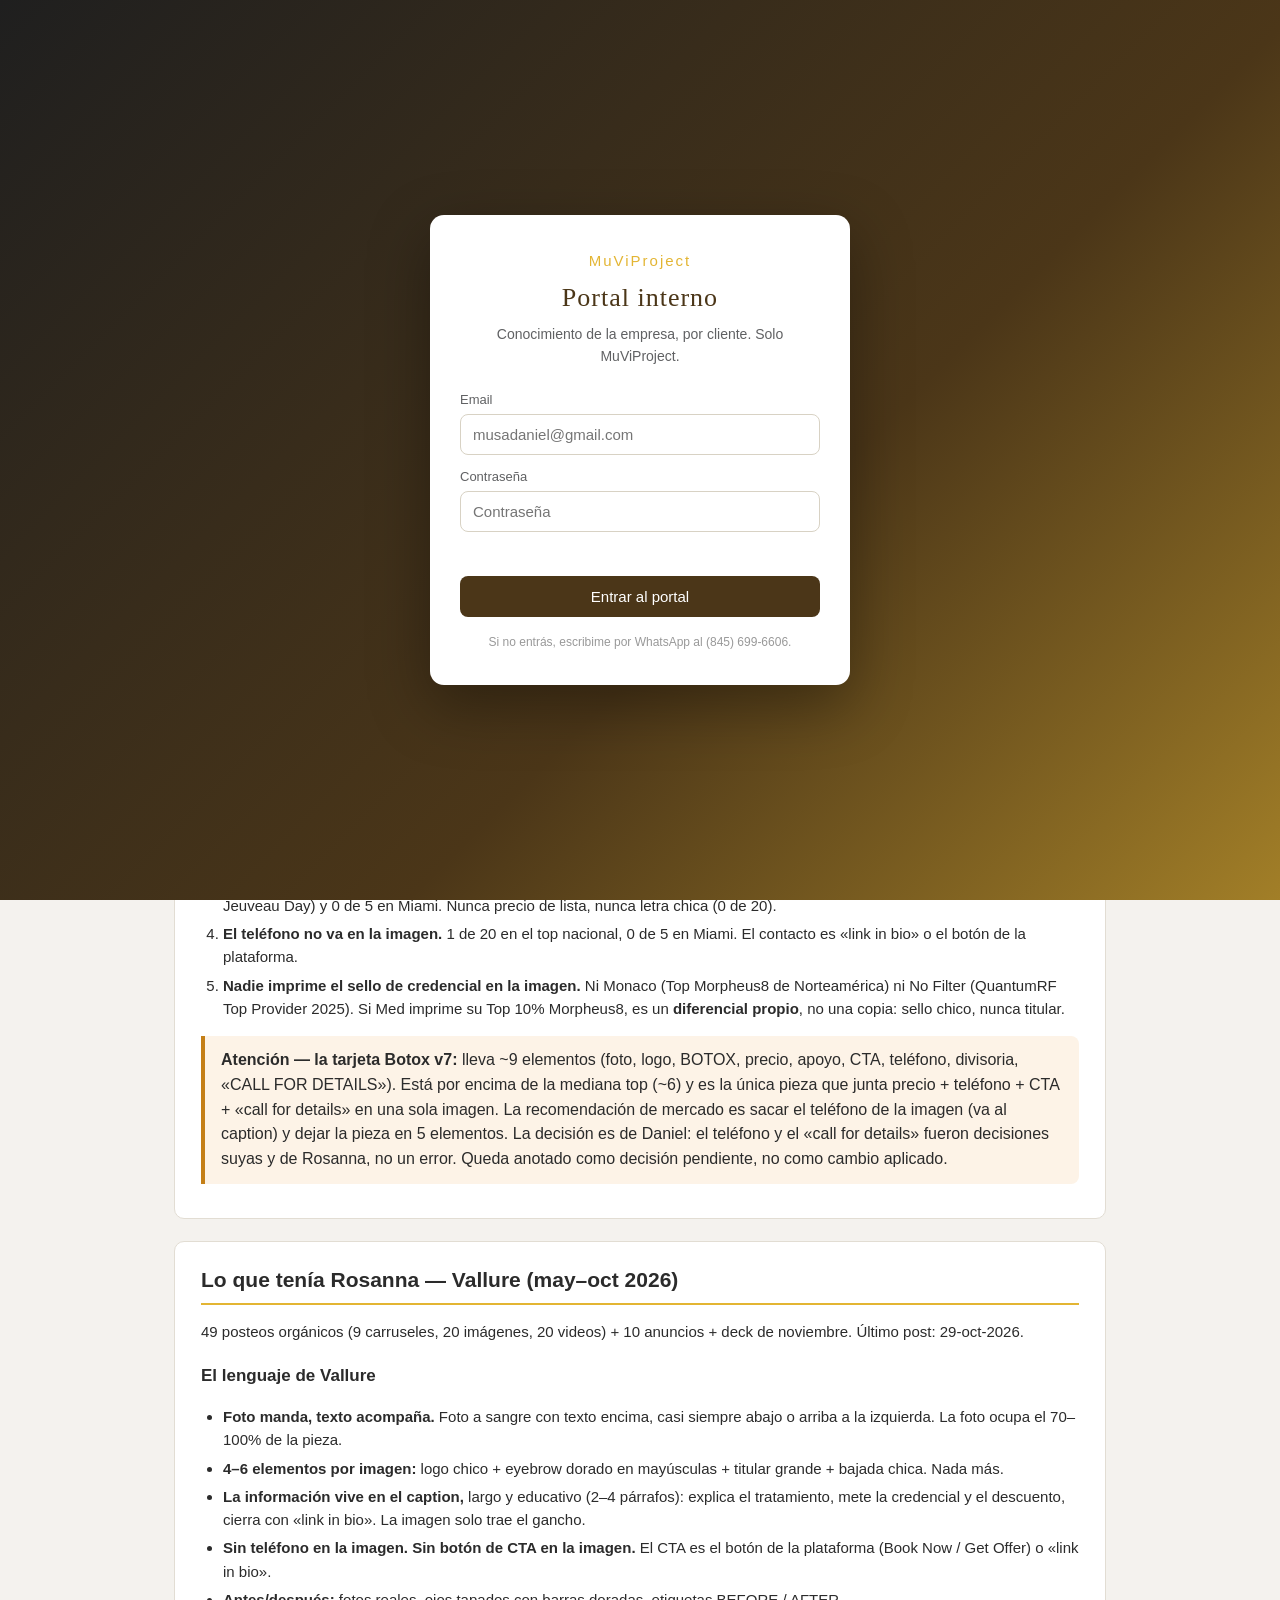
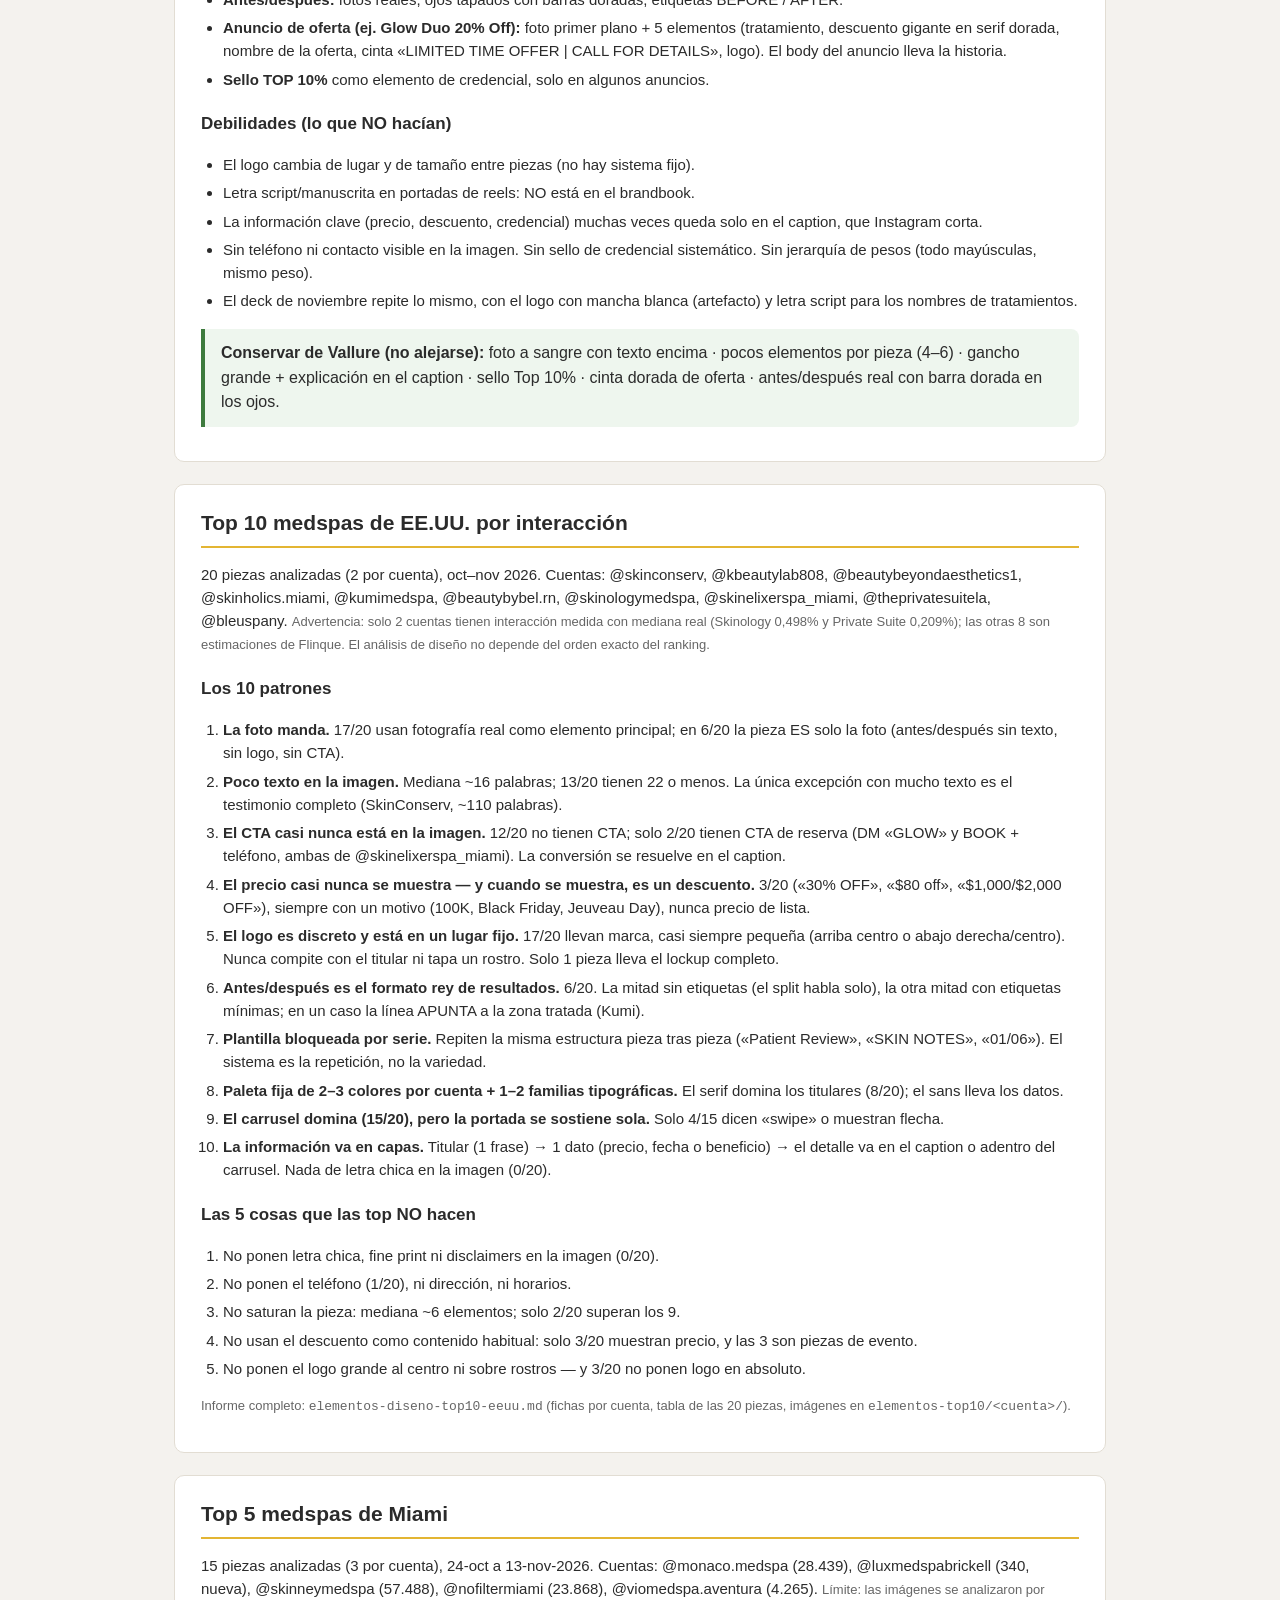
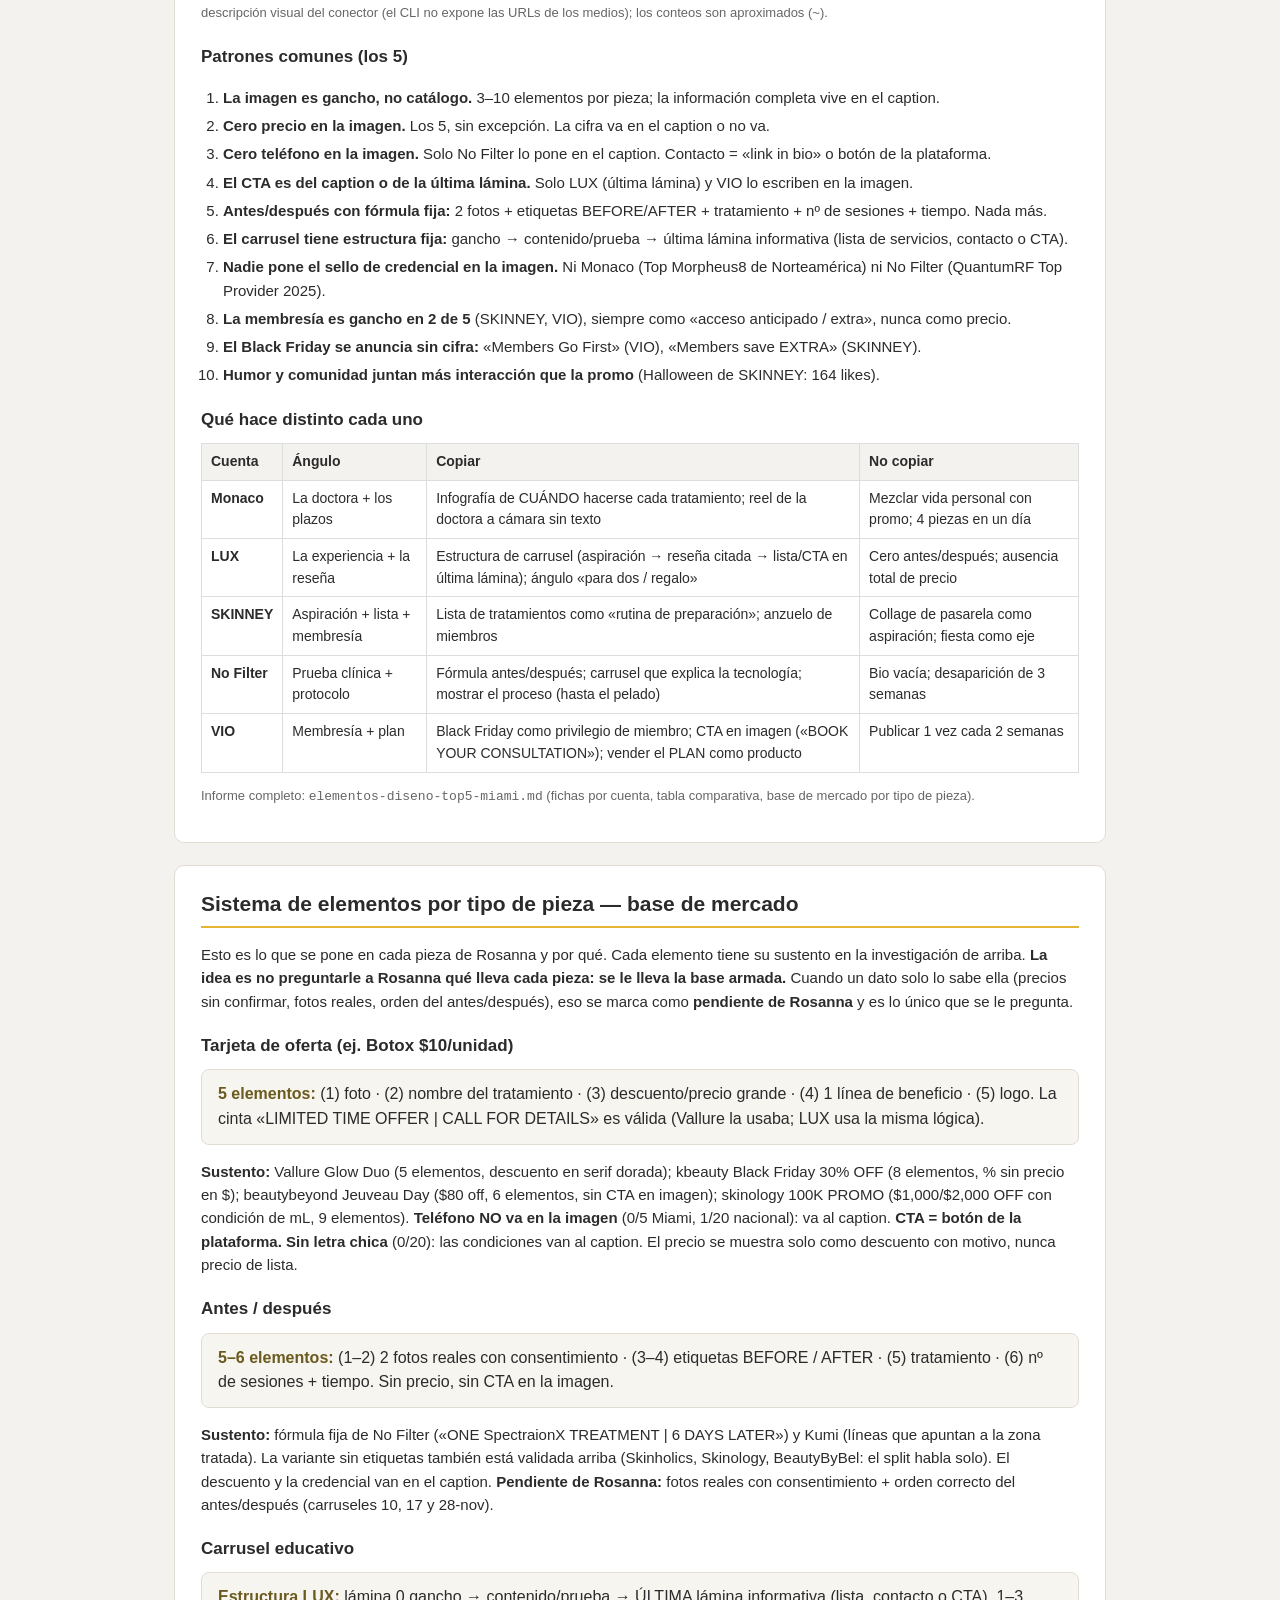
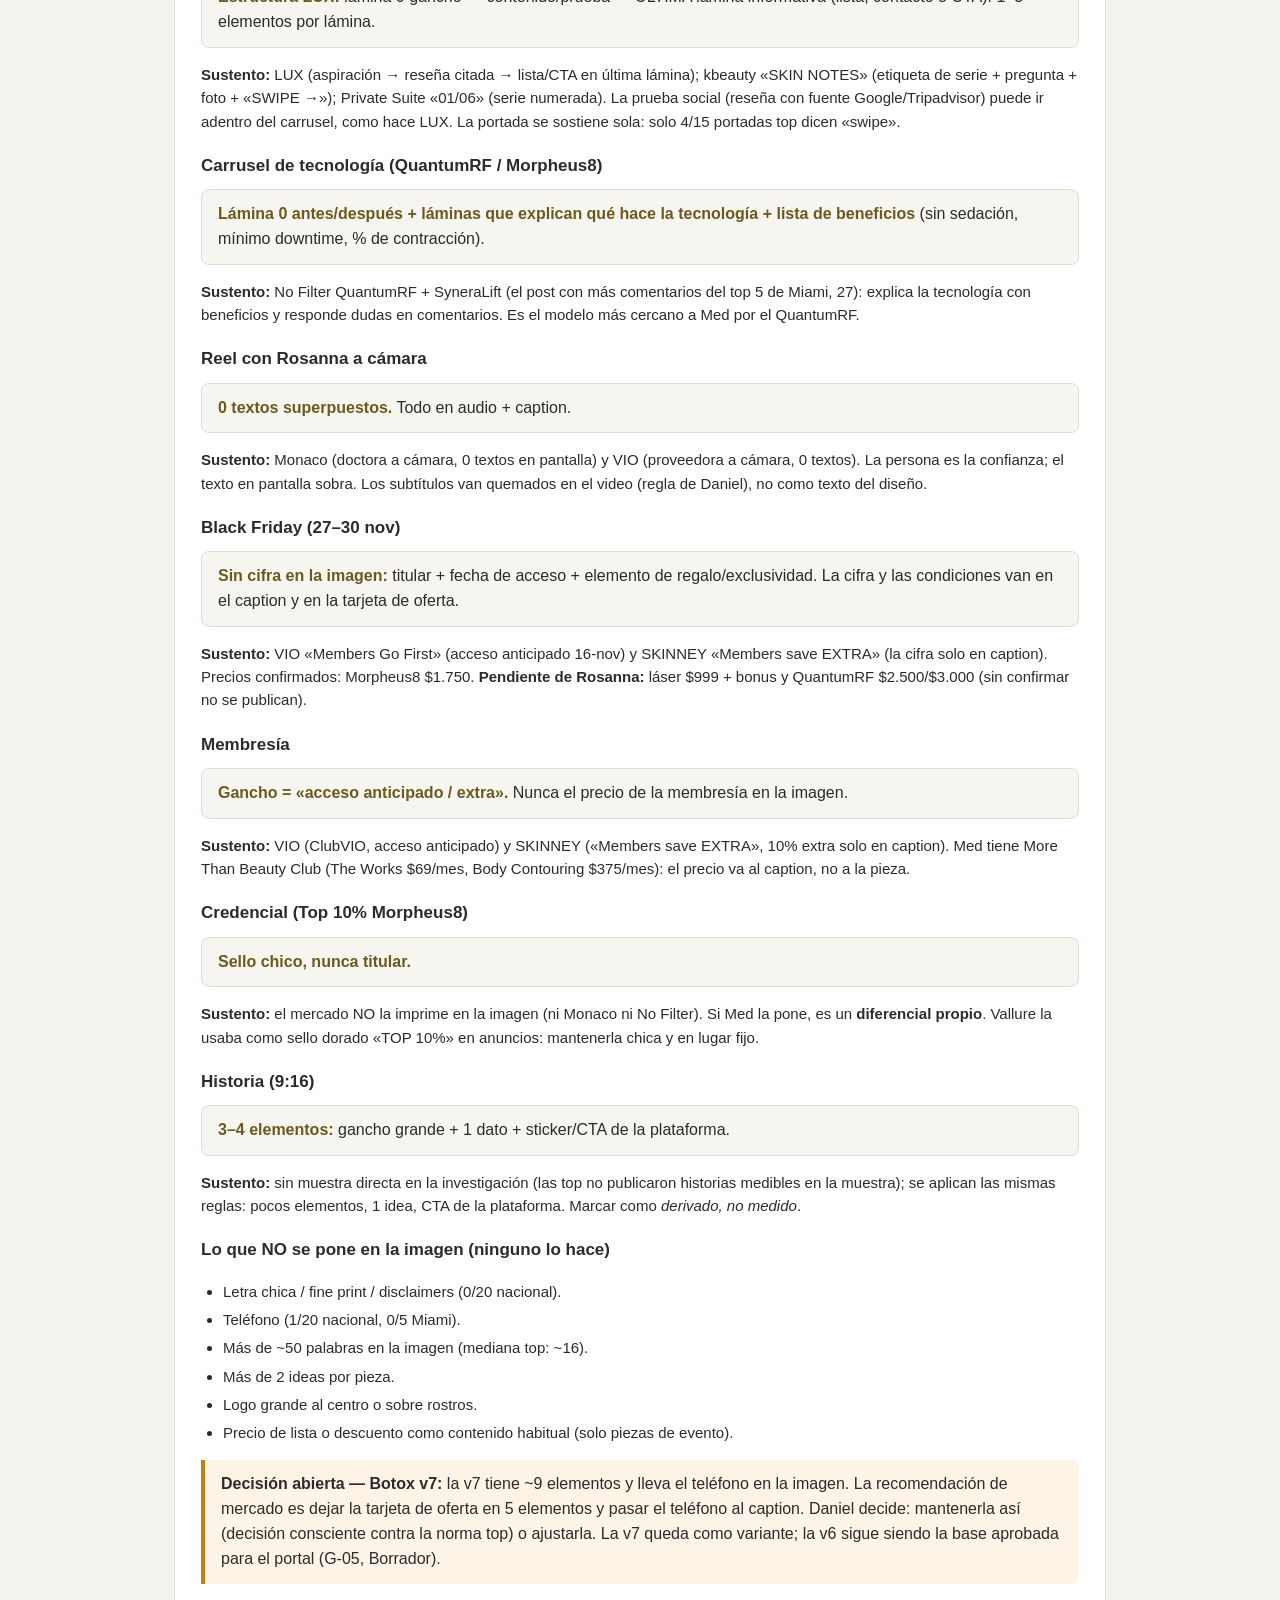
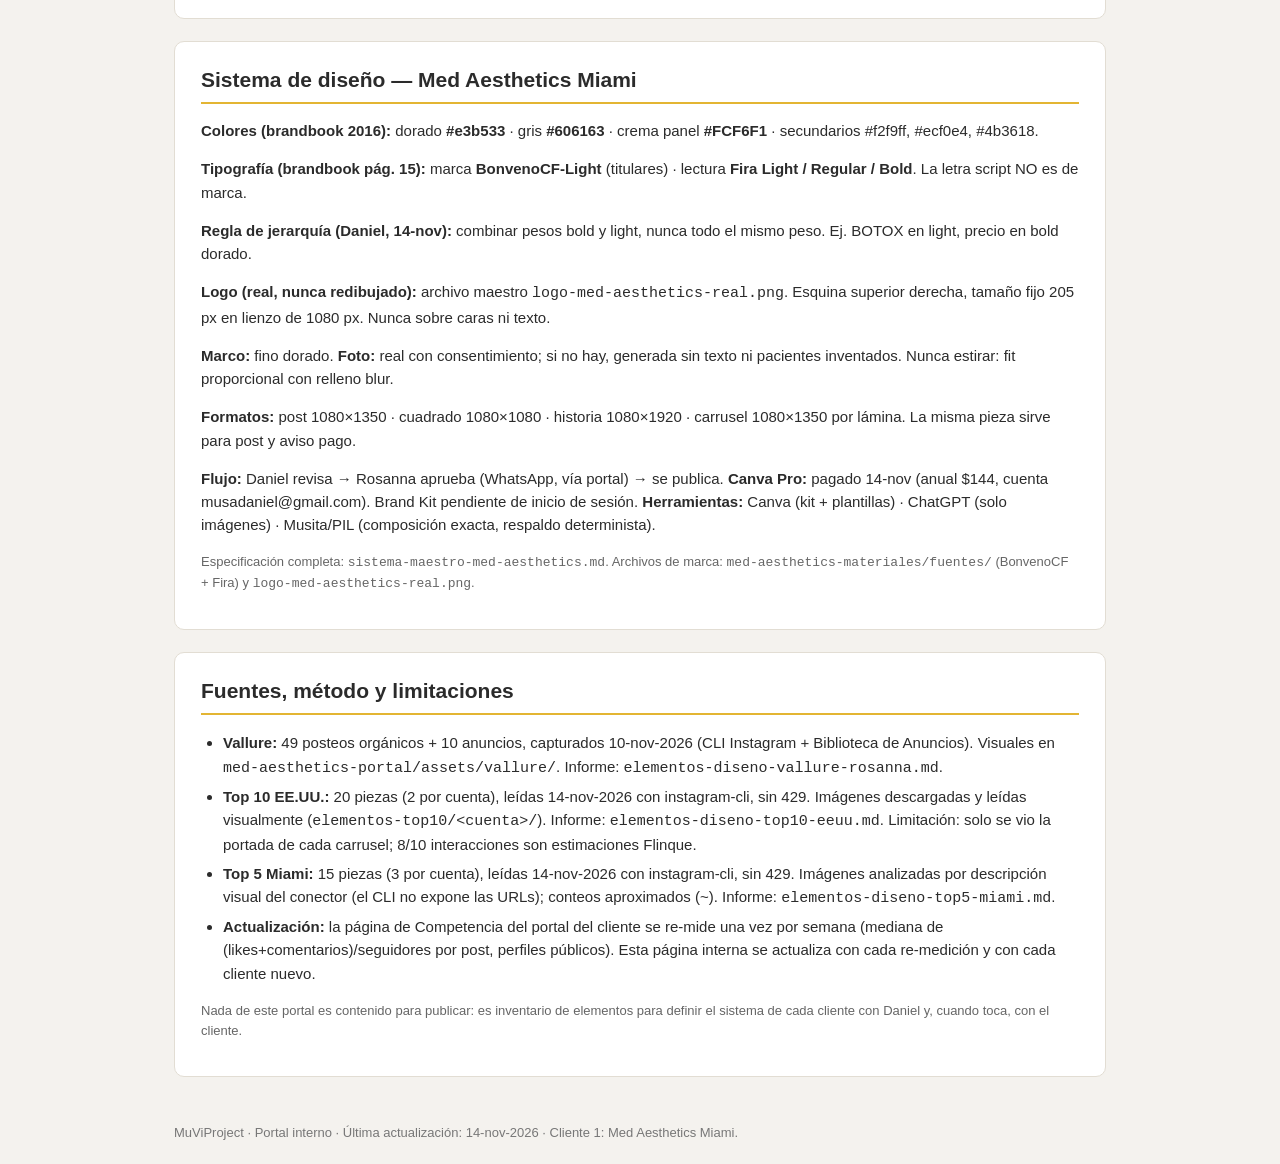
==== index.html @ 3f21e354 "Portal interno v1: investigación Med Aesthetics + sistema de elementos, con cortina de acceso" ====
<!DOCTYPE html>
<html lang="es">
<head>
<meta charset="UTF-8">
<meta name="viewport" content="width=device-width, initial-scale=1.0">
<title>MuViProject · Portal Interno — Conocimiento por cliente</title>
<style>
  * { box-sizing: border-box; }
  body { font-family: -apple-system, "Segoe UI", Roboto, Helvetica, Arial, sans-serif; margin: 0; background: #f4f2ee; color: #2b2b2b; line-height: 1.55; }
  header { background: #1f1f1f; color: #fff; padding: 28px 24px 22px; }
  header h1 { margin: 0 0 4px; font-size: 26px; letter-spacing: .3px; }
  header p { margin: 0; color: #cfc9bd; font-size: 15px; }
  .gold { color: #e3b533; }
  .banner { background: #8a1f1f; color: #fff; padding: 10px 24px; font-size: 14px; font-weight: 600; }
  .banner span { font-weight: 400; opacity: .9; }
  nav { background: #fff; border-bottom: 1px solid #ddd; padding: 10px 24px; position: sticky; top: 0; z-index: 10; }
  nav a { margin-right: 18px; color: #6b5a1e; text-decoration: none; font-weight: 600; font-size: 14px; }
  nav a:hover { text-decoration: underline; }
  main { max-width: 980px; margin: 0 auto; padding: 24px; }
  section { background: #fff; border: 1px solid #e2ddd3; border-radius: 10px; padding: 22px 26px; margin-bottom: 22px; }
  h2 { margin: 0 0 10px; font-size: 21px; border-bottom: 2px solid #e3b533; padding-bottom: 6px; }
  h3 { margin: 20px 0 6px; font-size: 17px; }
  h4 { margin: 14px 0 4px; font-size: 15px; }
  p, li { font-size: 15px; }
  ul, ol { padding-left: 22px; }
  li { margin-bottom: 5px; }
  .card { background: #faf7f1; border-left: 4px solid #e3b533; padding: 12px 16px; margin: 12px 0; border-radius: 0 8px 8px 0; }
  .warn { background: #fdf3e7; border-left: 4px solid #c47f17; padding: 12px 16px; margin: 12px 0; border-radius: 0 8px 8px 0; }
  .good { background: #eef6ee; border-left: 4px solid #3d7a3d; padding: 12px 16px; margin: 12px 0; border-radius: 0 8px 8px 0; }
  table { width: 100%; border-collapse: collapse; font-size: 14px; margin: 10px 0; }
  th, td { border: 1px solid #ddd; padding: 7px 9px; text-align: left; vertical-align: top; }
  th { background: #f4f2ee; }
  .tag { display: inline-block; background: #606163; color: #fff; font-size: 12px; padding: 2px 8px; border-radius: 20px; margin-right: 6px; }
  .tag.gold { background: #e3b533; color: #3a2c05; }
  .small { font-size: 13px; color: #666; }
  .elements { background: #f7f5f0; border: 1px solid #e2ddd3; border-radius: 8px; padding: 12px 16px; margin: 10px 0; }
  .elements b { color: #6b5a1e; }
  footer { max-width: 980px; margin: 0 auto; padding: 0 24px 30px; color: #777; font-size: 13px; }
  .toc a { display: block; padding: 3px 0; color: #6b5a1e; text-decoration: none; font-size: 15px; }
  .toc a:hover { text-decoration: underline; }
</style>

<style>
#gate{position:fixed;inset:0;z-index:100;display:flex;align-items:center;justify-content:center;background:linear-gradient(135deg,#1f1f1f 0%,#4b3618 60%,#e3b533 130%);padding:20px}
#gate.hidden{display:none}
.gate-card{background:#fff;border-radius:14px;max-width:420px;width:100%;padding:34px 30px;box-shadow:0 20px 60px rgba(0,0,0,.35);text-align:center}
.gate-card h1{font-family:Georgia,serif;color:#4b3618;font-size:26px;font-weight:400;letter-spacing:1px;margin:6px 0}
.gate-card .sub{color:#606163;font-size:14px;margin:6px 0 22px}
.gate-card label{display:block;text-align:left;font-size:13px;color:#606163;margin:12px 0 4px}
.gate-card input{width:100%;padding:11px 12px;border:1px solid #d8d2c4;border-radius:8px;font-size:15px}
.gate-card input:focus{outline:2px solid #e3b533}
.gate-card button{width:100%;margin-top:16px;padding:12px;background:#4b3618;color:#fff;border:0;border-radius:8px;font-size:15px;cursor:pointer}
.gate-card button:hover{background:#606163}
#gate-err{color:#b3261e;font-size:13px;min-height:18px;margin-top:10px}
.gate-note{font-size:12px;color:#999;margin-top:16px}
</style>
</head>
<body>
<!-- ============================================================
     ACCESO (cortina visual, no seguridad real: sitio estático,
     cualquiera que lea el código puede ver la clave).
     Clave: MuViProject2026. Email: musadaniel@gmail.com o @muviproject.com
     ============================================================ -->
<script>
var PORTAL_PASSWORD = "MuViProject2026";
</script>
<div id="gate">
  <div class="gate-card">
    <div style="color:#e3b533;font-size:15px;letter-spacing:2px">MuViProject</div>
    <h1>Portal interno</h1>
    <div class="sub">Conocimiento de la empresa, por cliente. Solo MuViProject.</div>
    <form id="gate-form">
      <label for="gate-email">Email</label>
      <input id="gate-email" type="email" placeholder="musadaniel@gmail.com" autocomplete="username" required>
      <label for="gate-pass">Contraseña</label>
      <input id="gate-pass" type="password" placeholder="Contraseña" autocomplete="current-password" required>
      <div id="gate-err"></div>
      <button type="submit">Entrar al portal</button>
    </form>
    <div class="gate-note">Si no entrás, escribime por WhatsApp al (845) 699-6606.</div>
  </div>
</div>
<script>
(function(){
  var gate = document.getElementById('gate');
  try { if (sessionStorage.getItem('muviproject_interno_auth') === '1') { gate.classList.add('hidden'); } } catch(e){}
  document.getElementById('gate-form').addEventListener('submit', function(ev){
    ev.preventDefault();
    var email = document.getElementById('gate-email').value.trim().toLowerCase();
    var pass = document.getElementById('gate-pass').value;
    var err = document.getElementById('gate-err');
    var okEmail = (email === 'musadaniel@gmail.com') || (email.slice(-14) === '@muviproject.com');
    if (!okEmail) {
      err.textContent = 'Usá tu email de MuViProject (musadaniel@gmail.com o @muviproject.com).';
      return;
    }
    if (pass !== PORTAL_PASSWORD) {
      err.textContent = 'Contraseña incorrecta. Revisala e intentá de nuevo.';
      return;
    }
    try { sessionStorage.setItem('muviproject_interno_auth', '1'); } catch(e){}
    gate.classList.add('hidden');
    window.scrollTo(0, 0);
  });
})();
</script>

<header>
  <h1>MuViProject <span class="gold">·</span> Portal Interno</h1>
  <p>Conocimiento de la empresa, por cliente. Investigación de mercado, sistemas de diseño y decisiones con sustento.</p>
</header>
<div class="banner">INTERNO — Solo MuViProject. <span>Lo de inspiración y competencia NO va al portal del cliente. Al cliente va solo el análisis y las piezas aprobadas.</span></div>
<nav>
  <a href="#resumen">Resumen</a>
  <a href="#rosanna">Lo que tenía Rosanna</a>
  <a href="#top10">Top 10 EE.UU.</a>
  <a href="#miami">Top 5 Miami</a>
  <a href="#sistema">Sistema de elementos</a>
  <a href="#marca">Marca Med</a>
  <a href="#fuentes">Fuentes</a>
</nav>
<main>

<section id="clientes">
  <h2>Clientes</h2>
  <div class="card">
    <h3 style="margin-top:0">Med Aesthetics Miami <span class="tag gold">Activo</span> <span class="tag">desde 8-nov-2026</span></h3>
    <p><b>Dueña:</b> Rosanna Bermejo (MSN, APRN). <b>Paquete:</b> $1.500/mes. 1 jornada de filmación/mes, posteo diario, 3 videos/semana. <b>Redes:</b> TikTok, Instagram, Facebook, YouTube Shorts. <b>Anuncios:</b> Meta, tope ~$1.000/mes (CBO $33/día). <b>Portal del cliente:</b> <a href="https://muviproject.github.io/medaesthetics-portal/">medaesthetics-portal</a> (contraseña: MedAesthetics2026). <b>Regla de oro:</b> nada se publica sin la aprobación de Rosanna; Daniel revisa todo antes.</p>
    <p class="small">Ficha completa y estado al día en el hub interno (<code>med-aesthetics-hub.md</code>). Este portal es el conocimiento, no la operación diaria.</p>
  </div>
  <p class="small">Próximos clientes se agregan acá con su propia sección, con la misma estructura: investigación → sistema de elementos → marca → decisiones.</p>
</section>

<section id="resumen">
  <h2>Resumen ejecutivo — lo que aprendimos</h2>
  <p>Investigación del 14-nov-2026: 49 posteos orgánicos + 10 anuncios de Vallure (may–oct 2026), 20 piezas del top 10 nacional por interacción y 15 piezas del top 5 de Miami. Tres fuentes, una misma conclusión.</p>
  <ol>
    <li><b>La pieza vende, el caption convierte.</b> La imagen lleva UNA idea (gancho + 1 dato). La información completa — precio exacto, teléfono, condiciones, credencial — vive en el caption o en el botón de la plataforma. 12 de 20 piezas top no tienen ningún CTA en la imagen.</li>
    <li><b>Pocos elementos: mediana ~6 por pieza.</b> Rango top: 1–16. Solo 2 de 20 superan los 9. Más de 2 ideas por pieza no se ve arriba.</li>
    <li><b>El precio casi nunca está en la imagen.</b> 3 de 20 en el top nacional (siempre descuento con motivo: 100K, Black Friday, Jeuveau Day) y 0 de 5 en Miami. Nunca precio de lista, nunca letra chica (0 de 20).</li>
    <li><b>El teléfono no va en la imagen.</b> 1 de 20 en el top nacional, 0 de 5 en Miami. El contacto es «link in bio» o el botón de la plataforma.</li>
    <li><b>Nadie imprime el sello de credencial en la imagen.</b> Ni Monaco (Top Morpheus8 de Norteamérica) ni No Filter (QuantumRF Top Provider 2025). Si Med imprime su Top 10% Morpheus8, es un <b>diferencial propio</b>, no una copia: sello chico, nunca titular.</li>
  </ol>
  <div class="warn"><b>Atención — la tarjeta Botox v7:</b> lleva ~9 elementos (foto, logo, BOTOX, precio, apoyo, CTA, teléfono, divisoria, «CALL FOR DETAILS»). Está por encima de la mediana top (~6) y es la única pieza que junta precio + teléfono + CTA + «call for details» en una sola imagen. La recomendación de mercado es sacar el teléfono de la imagen (va al caption) y dejar la pieza en 5 elementos. La decisión es de Daniel: el teléfono y el «call for details» fueron decisiones suyas y de Rosanna, no un error. Queda anotado como decisión pendiente, no como cambio aplicado.</div>
</section>

<section id="rosanna">
  <h2>Lo que tenía Rosanna — Vallure (may–oct 2026)</h2>
  <p>49 posteos orgánicos (9 carruseles, 20 imágenes, 20 videos) + 10 anuncios + deck de noviembre. Último post: 29-oct-2026.</p>
  <h3>El lenguaje de Vallure</h3>
  <ul>
    <li><b>Foto manda, texto acompaña.</b> Foto a sangre con texto encima, casi siempre abajo o arriba a la izquierda. La foto ocupa el 70–100% de la pieza.</li>
    <li><b>4–6 elementos por imagen:</b> logo chico + eyebrow dorado en mayúsculas + titular grande + bajada chica. Nada más.</li>
    <li><b>La información vive en el caption,</b> largo y educativo (2–4 párrafos): explica el tratamiento, mete la credencial y el descuento, cierra con «link in bio». La imagen solo trae el gancho.</li>
    <li><b>Sin teléfono en la imagen. Sin botón de CTA en la imagen.</b> El CTA es el botón de la plataforma (Book Now / Get Offer) o «link in bio».</li>
    <li><b>Antes/después:</b> fotos reales, ojos tapados con barras doradas, etiquetas BEFORE / AFTER.</li>
    <li><b>Anuncio de oferta (ej. Glow Duo 20% Off):</b> foto primer plano + 5 elementos (tratamiento, descuento gigante en serif dorada, nombre de la oferta, cinta «LIMITED TIME OFFER | CALL FOR DETAILS», logo). El body del anuncio lleva la historia.</li>
    <li><b>Sello TOP 10%</b> como elemento de credencial, solo en algunos anuncios.</li>
  </ul>
  <h3>Debilidades (lo que NO hacían)</h3>
  <ul>
    <li>El logo cambia de lugar y de tamaño entre piezas (no hay sistema fijo).</li>
    <li>Letra script/manuscrita en portadas de reels: NO está en el brandbook.</li>
    <li>La información clave (precio, descuento, credencial) muchas veces queda solo en el caption, que Instagram corta.</li>
    <li>Sin teléfono ni contacto visible en la imagen. Sin sello de credencial sistemático. Sin jerarquía de pesos (todo mayúsculas, mismo peso).</li>
    <li>El deck de noviembre repite lo mismo, con el logo con mancha blanca (artefacto) y letra script para los nombres de tratamientos.</li>
  </ul>
  <div class="good"><b>Conservar de Vallure (no alejarse):</b> foto a sangre con texto encima · pocos elementos por pieza (4–6) · gancho grande + explicación en el caption · sello Top 10% · cinta dorada de oferta · antes/después real con barra dorada en los ojos.</div>
</section>

<section id="top10">
  <h2>Top 10 medspas de EE.UU. por interacción</h2>
  <p>20 piezas analizadas (2 por cuenta), oct–nov 2026. Cuentas: @skinconserv, @kbeautylab808, @beautybeyondaesthetics1, @skinholics.miami, @kumimedspa, @beautybybel.rn, @skinologymedspa, @skinelixerspa_miami, @theprivatesuitela, @bleuspany. <span class="small">Advertencia: solo 2 cuentas tienen interacción medida con mediana real (Skinology 0,498% y Private Suite 0,209%); las otras 8 son estimaciones de Flinque. El análisis de diseño no depende del orden exacto del ranking.</span></p>
  <h3>Los 10 patrones</h3>
  <ol>
    <li><b>La foto manda.</b> 17/20 usan fotografía real como elemento principal; en 6/20 la pieza ES solo la foto (antes/después sin texto, sin logo, sin CTA).</li>
    <li><b>Poco texto en la imagen.</b> Mediana ~16 palabras; 13/20 tienen 22 o menos. La única excepción con mucho texto es el testimonio completo (SkinConserv, ~110 palabras).</li>
    <li><b>El CTA casi nunca está en la imagen.</b> 12/20 no tienen CTA; solo 2/20 tienen CTA de reserva (DM «GLOW» y BOOK + teléfono, ambas de @skinelixerspa_miami). La conversión se resuelve en el caption.</li>
    <li><b>El precio casi nunca se muestra — y cuando se muestra, es un descuento.</b> 3/20 («30% OFF», «$80 off», «$1,000/$2,000 OFF»), siempre con un motivo (100K, Black Friday, Jeuveau Day), nunca precio de lista.</li>
    <li><b>El logo es discreto y está en un lugar fijo.</b> 17/20 llevan marca, casi siempre pequeña (arriba centro o abajo derecha/centro). Nunca compite con el titular ni tapa un rostro. Solo 1 pieza lleva el lockup completo.</li>
    <li><b>Antes/después es el formato rey de resultados.</b> 6/20. La mitad sin etiquetas (el split habla solo), la otra mitad con etiquetas mínimas; en un caso la línea APUNTA a la zona tratada (Kumi).</li>
    <li><b>Plantilla bloqueada por serie.</b> Repiten la misma estructura pieza tras pieza («Patient Review», «SKIN NOTES», «01/06»). El sistema es la repetición, no la variedad.</li>
    <li><b>Paleta fija de 2–3 colores por cuenta + 1–2 familias tipográficas.</b> El serif domina los titulares (8/20); el sans lleva los datos.</li>
    <li><b>El carrusel domina (15/20), pero la portada se sostiene sola.</b> Solo 4/15 dicen «swipe» o muestran flecha.</li>
    <li><b>La información va en capas.</b> Titular (1 frase) → 1 dato (precio, fecha o beneficio) → el detalle va en el caption o adentro del carrusel. Nada de letra chica en la imagen (0/20).</li>
  </ol>
  <h3>Las 5 cosas que las top NO hacen</h3>
  <ol>
    <li>No ponen letra chica, fine print ni disclaimers en la imagen (0/20).</li>
    <li>No ponen el teléfono (1/20), ni dirección, ni horarios.</li>
    <li>No saturan la pieza: mediana ~6 elementos; solo 2/20 superan los 9.</li>
    <li>No usan el descuento como contenido habitual: solo 3/20 muestran precio, y las 3 son piezas de evento.</li>
    <li>No ponen el logo grande al centro ni sobre rostros — y 3/20 no ponen logo en absoluto.</li>
  </ol>
  <p class="small">Informe completo: <code>elementos-diseno-top10-eeuu.md</code> (fichas por cuenta, tabla de las 20 piezas, imágenes en <code>elementos-top10/&lt;cuenta&gt;/</code>).</p>
</section>

<section id="miami">
  <h2>Top 5 medspas de Miami</h2>
  <p>15 piezas analizadas (3 por cuenta), 24-oct a 13-nov-2026. Cuentas: @monaco.medspa (28.439), @luxmedspabrickell (340, nueva), @skinneymedspa (57.488), @nofiltermiami (23.868), @viomedspa.aventura (4.265). <span class="small">Límite: las imágenes se analizaron por descripción visual del conector (el CLI no expone las URLs de los medios); los conteos son aproximados (~).</span></p>
  <h3>Patrones comunes (los 5)</h3>
  <ol>
    <li><b>La imagen es gancho, no catálogo.</b> 3–10 elementos por pieza; la información completa vive en el caption.</li>
    <li><b>Cero precio en la imagen.</b> Los 5, sin excepción. La cifra va en el caption o no va.</li>
    <li><b>Cero teléfono en la imagen.</b> Solo No Filter lo pone en el caption. Contacto = «link in bio» o botón de la plataforma.</li>
    <li><b>El CTA es del caption o de la última lámina.</b> Solo LUX (última lámina) y VIO lo escriben en la imagen.</li>
    <li><b>Antes/después con fórmula fija:</b> 2 fotos + etiquetas BEFORE/AFTER + tratamiento + nº de sesiones + tiempo. Nada más.</li>
    <li><b>El carrusel tiene estructura fija:</b> gancho → contenido/prueba → última lámina informativa (lista de servicios, contacto o CTA).</li>
    <li><b>Nadie pone el sello de credencial en la imagen.</b> Ni Monaco (Top Morpheus8 de Norteamérica) ni No Filter (QuantumRF Top Provider 2025).</li>
    <li><b>La membresía es gancho en 2 de 5</b> (SKINNEY, VIO), siempre como «acceso anticipado / extra», nunca como precio.</li>
    <li><b>El Black Friday se anuncia sin cifra:</b> «Members Go First» (VIO), «Members save EXTRA» (SKINNEY).</li>
    <li><b>Humor y comunidad juntan más interacción que la promo</b> (Halloween de SKINNEY: 164 likes).</li>
  </ol>
  <h3>Qué hace distinto cada uno</h3>
  <table>
    <tr><th>Cuenta</th><th>Ángulo</th><th>Copiar</th><th>No copiar</th></tr>
    <tr><td><b>Monaco</b></td><td>La doctora + los plazos</td><td>Infografía de CUÁNDO hacerse cada tratamiento; reel de la doctora a cámara sin texto</td><td>Mezclar vida personal con promo; 4 piezas en un día</td></tr>
    <tr><td><b>LUX</b></td><td>La experiencia + la reseña</td><td>Estructura de carrusel (aspiración → reseña citada → lista/CTA en última lámina); ángulo «para dos / regalo»</td><td>Cero antes/después; ausencia total de precio</td></tr>
    <tr><td><b>SKINNEY</b></td><td>Aspiración + lista + membresía</td><td>Lista de tratamientos como «rutina de preparación»; anzuelo de miembros</td><td>Collage de pasarela como aspiración; fiesta como eje</td></tr>
    <tr><td><b>No Filter</b></td><td>Prueba clínica + protocolo</td><td>Fórmula antes/después; carrusel que explica la tecnología; mostrar el proceso (hasta el pelado)</td><td>Bio vacía; desaparición de 3 semanas</td></tr>
    <tr><td><b>VIO</b></td><td>Membresía + plan</td><td>Black Friday como privilegio de miembro; CTA en imagen («BOOK YOUR CONSULTATION»); vender el PLAN como producto</td><td>Publicar 1 vez cada 2 semanas</td></tr>
  </table>
  <p class="small">Informe completo: <code>elementos-diseno-top5-miami.md</code> (fichas por cuenta, tabla comparativa, base de mercado por tipo de pieza).</p>
</section>

<section id="sistema">
  <h2>Sistema de elementos por tipo de pieza — base de mercado</h2>
  <p>Esto es lo que se pone en cada pieza de Rosanna y por qué. Cada elemento tiene su sustento en la investigación de arriba. <b>La idea es no preguntarle a Rosanna qué lleva cada pieza: se le lleva la base armada.</b> Cuando un dato solo lo sabe ella (precios sin confirmar, fotos reales, orden del antes/después), eso se marca como <b>pendiente de Rosanna</b> y es lo único que se le pregunta.</p>

  <h3>Tarjeta de oferta (ej. Botox $10/unidad)</h3>
  <div class="elements"><b>5 elementos:</b> (1) foto · (2) nombre del tratamiento · (3) descuento/precio grande · (4) 1 línea de beneficio · (5) logo. La cinta «LIMITED TIME OFFER | CALL FOR DETAILS» es válida (Vallure la usaba; LUX usa la misma lógica).</div>
  <p><b>Sustento:</b> Vallure Glow Duo (5 elementos, descuento en serif dorada); kbeauty Black Friday 30% OFF (8 elementos, % sin precio en $); beautybeyond Jeuveau Day ($80 off, 6 elementos, sin CTA en imagen); skinology 100K PROMO ($1,000/$2,000 OFF con condición de mL, 9 elementos). <b>Teléfono NO va en la imagen</b> (0/5 Miami, 1/20 nacional): va al caption. <b>CTA = botón de la plataforma.</b> <b>Sin letra chica</b> (0/20): las condiciones van al caption. El precio se muestra solo como descuento con motivo, nunca precio de lista.</p>

  <h3>Antes / después</h3>
  <div class="elements"><b>5–6 elementos:</b> (1–2) 2 fotos reales con consentimiento · (3–4) etiquetas BEFORE / AFTER · (5) tratamiento · (6) nº de sesiones + tiempo. Sin precio, sin CTA en la imagen.</div>
  <p><b>Sustento:</b> fórmula fija de No Filter («ONE SpectraionX TREATMENT | 6 DAYS LATER») y Kumi (líneas que apuntan a la zona tratada). La variante sin etiquetas también está validada arriba (Skinholics, Skinology, BeautyByBel: el split habla solo). El descuento y la credencial van en el caption. <b>Pendiente de Rosanna:</b> fotos reales con consentimiento + orden correcto del antes/después (carruseles 10, 17 y 28-nov).</p>

  <h3>Carrusel educativo</h3>
  <div class="elements"><b>Estructura LUX:</b> lámina 0 gancho → contenido/prueba → ÚLTIMA lámina informativa (lista, contacto o CTA). 1–3 elementos por lámina.</div>
  <p><b>Sustento:</b> LUX (aspiración → reseña citada → lista/CTA en última lámina); kbeauty «SKIN NOTES» (etiqueta de serie + pregunta + foto + «SWIPE →»); Private Suite «01/06» (serie numerada). La prueba social (reseña con fuente Google/Tripadvisor) puede ir adentro del carrusel, como hace LUX. La portada se sostiene sola: solo 4/15 portadas top dicen «swipe».</p>

  <h3>Carrusel de tecnología (QuantumRF / Morpheus8)</h3>
  <div class="elements"><b>Lámina 0 antes/después + láminas que explican qué hace la tecnología + lista de beneficios</b> (sin sedación, mínimo downtime, % de contracción).</div>
  <p><b>Sustento:</b> No Filter QuantumRF + SyneraLift (el post con más comentarios del top 5 de Miami, 27): explica la tecnología con beneficios y responde dudas en comentarios. Es el modelo más cercano a Med por el QuantumRF.</p>

  <h3>Reel con Rosanna a cámara</h3>
  <div class="elements"><b>0 textos superpuestos.</b> Todo en audio + caption.</div>
  <p><b>Sustento:</b> Monaco (doctora a cámara, 0 textos en pantalla) y VIO (proveedora a cámara, 0 textos). La persona es la confianza; el texto en pantalla sobra. Los subtítulos van quemados en el video (regla de Daniel), no como texto del diseño.</p>

  <h3>Black Friday (27–30 nov)</h3>
  <div class="elements"><b>Sin cifra en la imagen:</b> titular + fecha de acceso + elemento de regalo/exclusividad. La cifra y las condiciones van en el caption y en la tarjeta de oferta.</div>
  <p><b>Sustento:</b> VIO «Members Go First» (acceso anticipado 16-nov) y SKINNEY «Members save EXTRA» (la cifra solo en caption). Precios confirmados: Morpheus8 $1.750. <b>Pendiente de Rosanna:</b> láser $999 + bonus y QuantumRF $2.500/$3.000 (sin confirmar no se publican).</p>

  <h3>Membresía</h3>
  <div class="elements"><b>Gancho = «acceso anticipado / extra».</b> Nunca el precio de la membresía en la imagen.</div>
  <p><b>Sustento:</b> VIO (ClubVIO, acceso anticipado) y SKINNEY («Members save EXTRA», 10% extra solo en caption). Med tiene More Than Beauty Club (The Works $69/mes, Body Contouring $375/mes): el precio va al caption, no a la pieza.</p>

  <h3>Credencial (Top 10% Morpheus8)</h3>
  <div class="elements"><b>Sello chico, nunca titular.</b></div>
  <p><b>Sustento:</b> el mercado NO la imprime en la imagen (ni Monaco ni No Filter). Si Med la pone, es un <b>diferencial propio</b>. Vallure la usaba como sello dorado «TOP 10%» en anuncios: mantenerla chica y en lugar fijo.</p>

  <h3>Historia (9:16)</h3>
  <div class="elements"><b>3–4 elementos:</b> gancho grande + 1 dato + sticker/CTA de la plataforma.</div>
  <p><b>Sustento:</b> sin muestra directa en la investigación (las top no publicaron historias medibles en la muestra); se aplican las mismas reglas: pocos elementos, 1 idea, CTA de la plataforma. Marcar como <i>derivado, no medido</i>.</p>

  <h3>Lo que NO se pone en la imagen (ninguno lo hace)</h3>
  <ul>
    <li>Letra chica / fine print / disclaimers (0/20 nacional).</li>
    <li>Teléfono (1/20 nacional, 0/5 Miami).</li>
    <li>Más de ~50 palabras en la imagen (mediana top: ~16).</li>
    <li>Más de 2 ideas por pieza.</li>
    <li>Logo grande al centro o sobre rostros.</li>
    <li>Precio de lista o descuento como contenido habitual (solo piezas de evento).</li>
  </ul>
  <div class="warn"><b>Decisión abierta — Botox v7:</b> la v7 tiene ~9 elementos y lleva el teléfono en la imagen. La recomendación de mercado es dejar la tarjeta de oferta en 5 elementos y pasar el teléfono al caption. Daniel decide: mantenerla así (decisión consciente contra la norma top) o ajustarla. La v7 queda como variante; la v6 sigue siendo la base aprobada para el portal (G-05, Borrador).</div>
</section>

<section id="marca">
  <h2>Sistema de diseño — Med Aesthetics Miami</h2>
  <p><b>Colores (brandbook 2016):</b> dorado <b>#e3b533</b> · gris <b>#606163</b> · crema panel <b>#FCF6F1</b> · secundarios #f2f9ff, #ecf0e4, #4b3618.</p>
  <p><b>Tipografía (brandbook pág. 15):</b> marca <b>BonvenoCF-Light</b> (titulares) · lectura <b>Fira Light / Regular / Bold</b>. La letra script NO es de marca.</p>
  <p><b>Regla de jerarquía (Daniel, 14-nov):</b> combinar pesos bold y light, nunca todo el mismo peso. Ej. BOTOX en light, precio en bold dorado.</p>
  <p><b>Logo (real, nunca redibujado):</b> archivo maestro <code>logo-med-aesthetics-real.png</code>. Esquina superior derecha, tamaño fijo 205 px en lienzo de 1080 px. Nunca sobre caras ni texto.</p>
  <p><b>Marco:</b> fino dorado. <b>Foto:</b> real con consentimiento; si no hay, generada sin texto ni pacientes inventados. Nunca estirar: fit proporcional con relleno blur.</p>
  <p><b>Formatos:</b> post 1080×1350 · cuadrado 1080×1080 · historia 1080×1920 · carrusel 1080×1350 por lámina. La misma pieza sirve para post y aviso pago.</p>
  <p><b>Flujo:</b> Daniel revisa → Rosanna aprueba (WhatsApp, vía portal) → se publica. <b>Canva Pro:</b> pagado 14-nov (anual $144, cuenta musadaniel@gmail.com). Brand Kit pendiente de inicio de sesión. <b>Herramientas:</b> Canva (kit + plantillas) · ChatGPT (solo imágenes) · Musita/PIL (composición exacta, respaldo determinista).</p>
  <p class="small">Especificación completa: <code>sistema-maestro-med-aesthetics.md</code>. Archivos de marca: <code>med-aesthetics-materiales/fuentes/</code> (BonvenoCF + Fira) y <code>logo-med-aesthetics-real.png</code>.</p>
</section>

<section id="fuentes">
  <h2>Fuentes, método y limitaciones</h2>
  <ul>
    <li><b>Vallure:</b> 49 posteos orgánicos + 10 anuncios, capturados 10-nov-2026 (CLI Instagram + Biblioteca de Anuncios). Visuales en <code>med-aesthetics-portal/assets/vallure/</code>. Informe: <code>elementos-diseno-vallure-rosanna.md</code>.</li>
    <li><b>Top 10 EE.UU.:</b> 20 piezas (2 por cuenta), leídas 14-nov-2026 con instagram-cli, sin 429. Imágenes descargadas y leídas visualmente (<code>elementos-top10/&lt;cuenta&gt;/</code>). Informe: <code>elementos-diseno-top10-eeuu.md</code>. Limitación: solo se vio la portada de cada carrusel; 8/10 interacciones son estimaciones Flinque.</li>
    <li><b>Top 5 Miami:</b> 15 piezas (3 por cuenta), leídas 14-nov-2026 con instagram-cli, sin 429. Imágenes analizadas por descripción visual del conector (el CLI no expone las URLs); conteos aproximados (~). Informe: <code>elementos-diseno-top5-miami.md</code>.</li>
    <li><b>Actualización:</b> la página de Competencia del portal del cliente se re-mide una vez por semana (mediana de (likes+comentarios)/seguidores por post, perfiles públicos). Esta página interna se actualiza con cada re-medición y con cada cliente nuevo.</li>
  </ul>
  <p class="small">Nada de este portal es contenido para publicar: es inventario de elementos para definir el sistema de cada cliente con Daniel y, cuando toca, con el cliente.</p>
</section>

</main>
<footer>
  MuViProject · Portal interno · Última actualización: 14-nov-2026 · Cliente 1: Med Aesthetics Miami.
</footer>
</body>
</html>
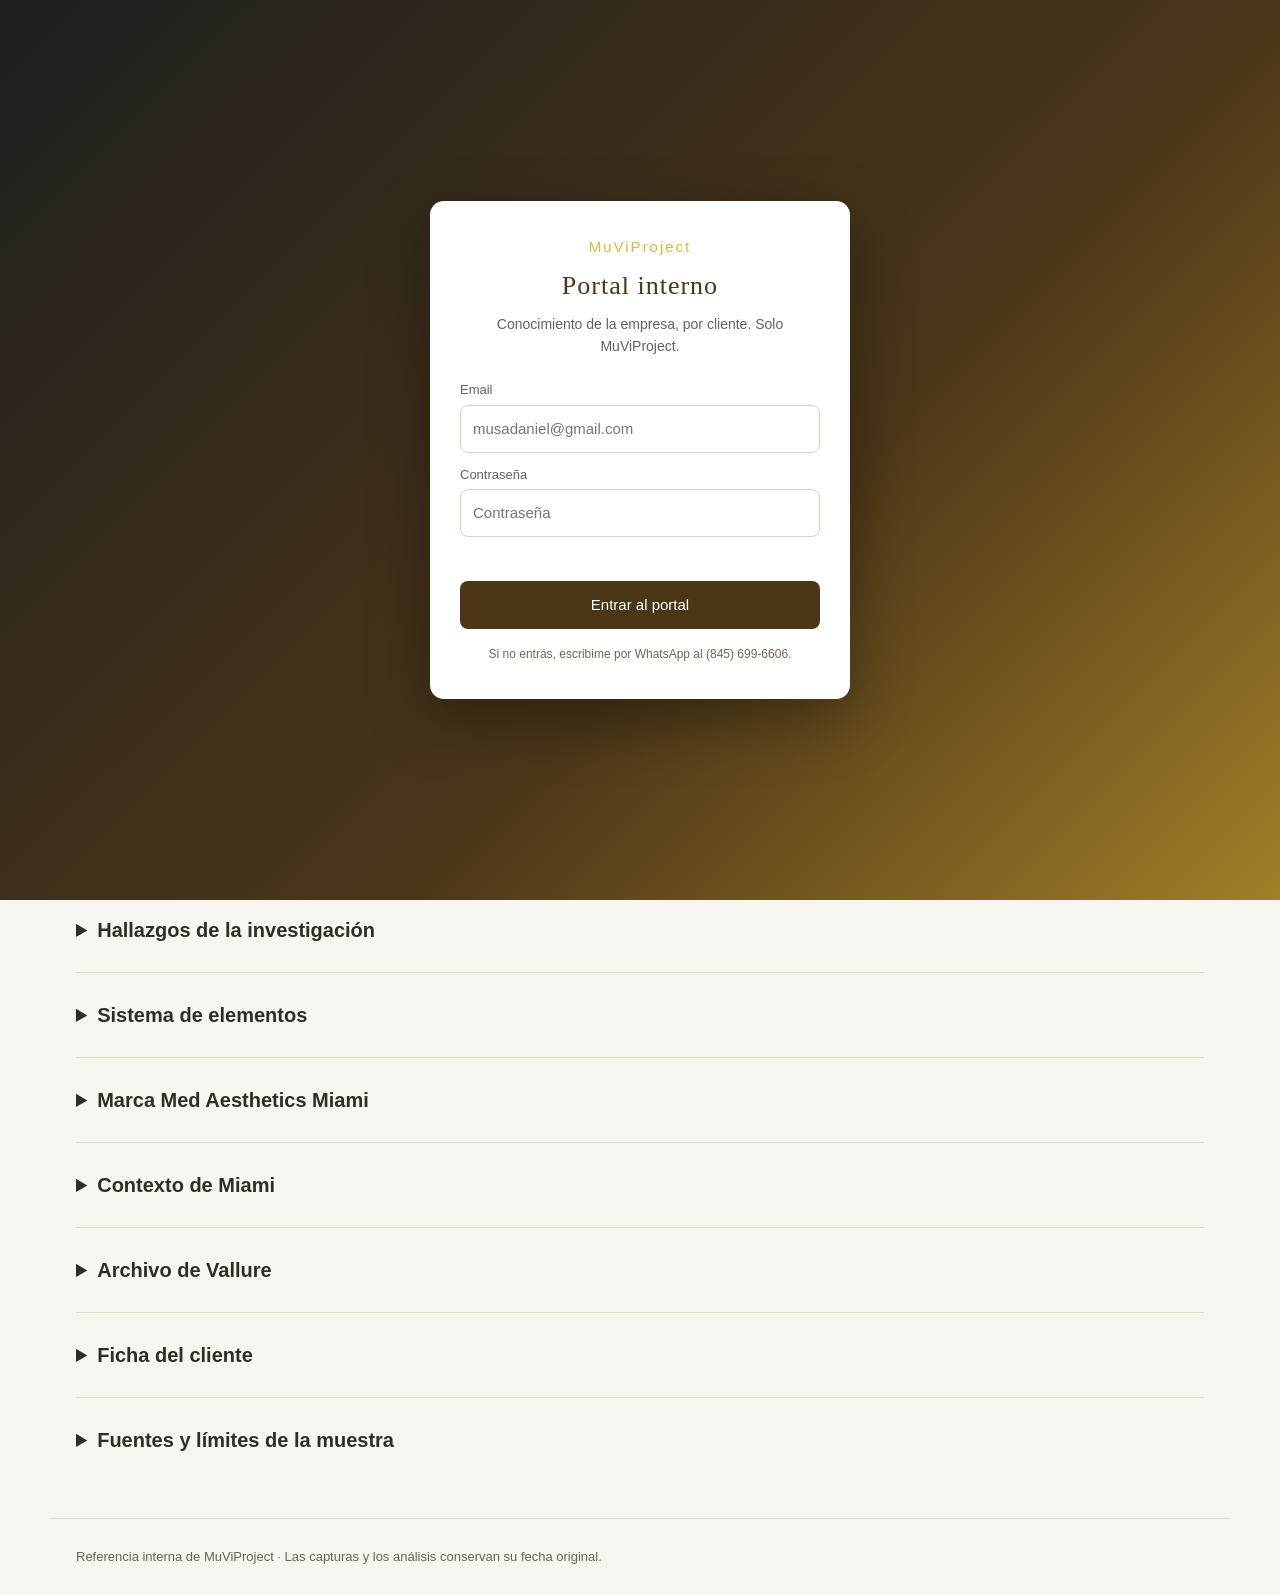
==== commit 8d6ea54a: "Redesign internal portal UX" ====
--- a/index.html
+++ b/index.html
@@ -1,45 +1,4 @@
-<!DOCTYPE html>
-<html lang="es">
-<head>
-<meta charset="UTF-8">
-<meta name="viewport" content="width=device-width, initial-scale=1.0">
-<title>MuViProject · Portal Interno — Conocimiento por cliente</title>
-<style>
-  * { box-sizing: border-box; }
-  body { font-family: -apple-system, "Segoe UI", Roboto, Helvetica, Arial, sans-serif; margin: 0; background: #f4f2ee; color: #2b2b2b; line-height: 1.55; }
-  header { background: #1f1f1f; color: #fff; padding: 28px 24px 22px; }
-  header h1 { margin: 0 0 4px; font-size: 26px; letter-spacing: .3px; }
-  header p { margin: 0; color: #cfc9bd; font-size: 15px; }
-  .gold { color: #e3b533; }
-  .banner { background: #8a1f1f; color: #fff; padding: 10px 24px; font-size: 14px; font-weight: 600; }
-  .banner span { font-weight: 400; opacity: .9; }
-  nav { background: #fff; border-bottom: 1px solid #ddd; padding: 10px 24px; position: sticky; top: 0; z-index: 10; }
-  nav a { margin-right: 18px; color: #6b5a1e; text-decoration: none; font-weight: 600; font-size: 14px; }
-  nav a:hover { text-decoration: underline; }
-  main { max-width: 980px; margin: 0 auto; padding: 24px; }
-  section { background: #fff; border: 1px solid #e2ddd3; border-radius: 10px; padding: 22px 26px; margin-bottom: 22px; }
-  h2 { margin: 0 0 10px; font-size: 21px; border-bottom: 2px solid #e3b533; padding-bottom: 6px; }
-  h3 { margin: 20px 0 6px; font-size: 17px; }
-  h4 { margin: 14px 0 4px; font-size: 15px; }
-  p, li { font-size: 15px; }
-  ul, ol { padding-left: 22px; }
-  li { margin-bottom: 5px; }
-  .card { background: #faf7f1; border-left: 4px solid #e3b533; padding: 12px 16px; margin: 12px 0; border-radius: 0 8px 8px 0; }
-  .warn { background: #fdf3e7; border-left: 4px solid #c47f17; padding: 12px 16px; margin: 12px 0; border-radius: 0 8px 8px 0; }
-  .good { background: #eef6ee; border-left: 4px solid #3d7a3d; padding: 12px 16px; margin: 12px 0; border-radius: 0 8px 8px 0; }
-  table { width: 100%; border-collapse: collapse; font-size: 14px; margin: 10px 0; }
-  th, td { border: 1px solid #ddd; padding: 7px 9px; text-align: left; vertical-align: top; }
-  th { background: #f4f2ee; }
-  .tag { display: inline-block; background: #606163; color: #fff; font-size: 12px; padding: 2px 8px; border-radius: 20px; margin-right: 6px; }
-  .tag.gold { background: #e3b533; color: #3a2c05; }
-  .small { font-size: 13px; color: #666; }
-  .elements { background: #f7f5f0; border: 1px solid #e2ddd3; border-radius: 8px; padding: 12px 16px; margin: 10px 0; }
-  .elements b { color: #6b5a1e; }
-  footer { max-width: 980px; margin: 0 auto; padding: 0 24px 30px; color: #777; font-size: 13px; }
-  .toc a { display: block; padding: 3px 0; color: #6b5a1e; text-decoration: none; font-size: 15px; }
-  .toc a:hover { text-decoration: underline; }
-</style>
-
+<!doctype html><html lang="es"><head><meta charset="utf-8"><meta name="viewport" content="width=device-width,initial-scale=1"><title>Conocimiento · MuViProject</title>
 <style>
 #gate{position:fixed;inset:0;z-index:100;display:flex;align-items:center;justify-content:center;background:linear-gradient(135deg,#1f1f1f 0%,#4b3618 60%,#e3b533 130%);padding:20px}
 #gate.hidden{display:none}
@@ -54,8 +13,8 @@
 #gate-err{color:#b3261e;font-size:13px;min-height:18px;margin-top:10px}
 .gate-note{font-size:12px;color:#999;margin-top:16px}
 </style>
-</head>
-<body>
+<link rel="stylesheet" href="portal.css"></head>
+      <body><a class="skip" href="#contenido">Saltar al contenido</a>
 <!-- ============================================================
      ACCESO (cortina visual, no seguridad real: sitio estático,
      cualquiera que lea el código puede ver la clave).
@@ -89,7 +48,7 @@
     var email = document.getElementById('gate-email').value.trim().toLowerCase();
     var pass = document.getElementById('gate-pass').value;
     var err = document.getElementById('gate-err');
-    var okEmail = (email === 'musadaniel@gmail.com') || (email.slice(-14) === '@muviproject.com');
+    var okEmail = (email === 'musadaniel@gmail.com') || email.endsWith('@muviproject.com');
     if (!okEmail) {
       err.textContent = 'Usá tu email de MuViProject (musadaniel@gmail.com o @muviproject.com).';
       return;
@@ -105,71 +64,13 @@
 })();
 </script>
 
-<header>
-  <h1>MuViProject <span class="gold">·</span> Portal Interno</h1>
-  <p>Conocimiento de la empresa, por cliente. Investigación de mercado, sistemas de diseño y decisiones con sustento.</p>
-</header>
-<div class="banner">INTERNO — Solo MuViProject. <span>Lo de inspiración y competencia NO va al portal del cliente. Al cliente va solo el análisis y las piezas aprobadas.</span></div>
-<nav>
-  <a href="#resumen">Resumen</a>
-  <a href="#rosanna">Lo que tenía Rosanna</a>
-  <a href="#top10">Top 10 EE.UU.</a>
-  <a href="#miami">Top 5 Miami</a>
-  <a href="#sistema">Sistema de elementos</a>
-  <a href="#marca">Marca Med</a>
-  <a href="#fuentes">Fuentes</a>
-</nav>
-<main>
-
-<section id="clientes">
-  <h2>Clientes</h2>
-  <div class="card">
-    <h3 style="margin-top:0">Med Aesthetics Miami <span class="tag gold">Activo</span> <span class="tag">desde 8-nov-2026</span></h3>
-    <p><b>Dueña:</b> Rosanna Bermejo (MSN, APRN). <b>Paquete:</b> $1.500/mes. 1 jornada de filmación/mes, posteo diario, 3 videos/semana. <b>Redes:</b> TikTok, Instagram, Facebook, YouTube Shorts. <b>Anuncios:</b> Meta, tope ~$1.000/mes (CBO $33/día). <b>Portal del cliente:</b> <a href="https://muviproject.github.io/medaesthetics-portal/">medaesthetics-portal</a> (contraseña: MedAesthetics2026). <b>Regla de oro:</b> nada se publica sin la aprobación de Rosanna; Daniel revisa todo antes.</p>
-    <p class="small">Ficha completa y estado al día en el hub interno (<code>med-aesthetics-hub.md</code>). Este portal es el conocimiento, no la operación diaria.</p>
-  </div>
-  <p class="small">Próximos clientes se agregan acá con su propia sección, con la misma estructura: investigación → sistema de elementos → marca → decisiones.</p>
-</section>
-
-<section id="resumen">
-  <h2>Resumen ejecutivo — lo que aprendimos</h2>
-  <p>Investigación del 14-nov-2026: 49 posteos orgánicos + 10 anuncios de Vallure (may–oct 2026), 20 piezas del top 10 nacional por interacción y 15 piezas del top 5 de Miami. Tres fuentes, una misma conclusión.</p>
-  <ol>
-    <li><b>La pieza vende, el caption convierte.</b> La imagen lleva UNA idea (gancho + 1 dato). La información completa — precio exacto, teléfono, condiciones, credencial — vive en el caption o en el botón de la plataforma. 12 de 20 piezas top no tienen ningún CTA en la imagen.</li>
-    <li><b>Pocos elementos: mediana ~6 por pieza.</b> Rango top: 1–16. Solo 2 de 20 superan los 9. Más de 2 ideas por pieza no se ve arriba.</li>
-    <li><b>El precio casi nunca está en la imagen.</b> 3 de 20 en el top nacional (siempre descuento con motivo: 100K, Black Friday, Jeuveau Day) y 0 de 5 en Miami. Nunca precio de lista, nunca letra chica (0 de 20).</li>
-    <li><b>El teléfono no va en la imagen.</b> 1 de 20 en el top nacional, 0 de 5 en Miami. El contacto es «link in bio» o el botón de la plataforma.</li>
-    <li><b>Nadie imprime el sello de credencial en la imagen.</b> Ni Monaco (Top Morpheus8 de Norteamérica) ni No Filter (QuantumRF Top Provider 2025). Si Med imprime su Top 10% Morpheus8, es un <b>diferencial propio</b>, no una copia: sello chico, nunca titular.</li>
-  </ol>
-  <div class="warn"><b>Atención — la tarjeta Botox v7:</b> lleva ~9 elementos (foto, logo, BOTOX, precio, apoyo, CTA, teléfono, divisoria, «CALL FOR DETAILS»). Está por encima de la mediana top (~6) y es la única pieza que junta precio + teléfono + CTA + «call for details» en una sola imagen. La recomendación de mercado es sacar el teléfono de la imagen (va al caption) y dejar la pieza en 5 elementos. La decisión es de Daniel: el teléfono y el «call for details» fueron decisiones suyas y de Rosanna, no un error. Queda anotado como decisión pendiente, no como cambio aplicado.</div>
-</section>
-
-<section id="rosanna">
-  <h2>Lo que tenía Rosanna — Vallure (may–oct 2026)</h2>
-  <p>49 posteos orgánicos (9 carruseles, 20 imágenes, 20 videos) + 10 anuncios + deck de noviembre. Último post: 29-oct-2026.</p>
-  <h3>El lenguaje de Vallure</h3>
-  <ul>
-    <li><b>Foto manda, texto acompaña.</b> Foto a sangre con texto encima, casi siempre abajo o arriba a la izquierda. La foto ocupa el 70–100% de la pieza.</li>
-    <li><b>4–6 elementos por imagen:</b> logo chico + eyebrow dorado en mayúsculas + titular grande + bajada chica. Nada más.</li>
-    <li><b>La información vive en el caption,</b> largo y educativo (2–4 párrafos): explica el tratamiento, mete la credencial y el descuento, cierra con «link in bio». La imagen solo trae el gancho.</li>
-    <li><b>Sin teléfono en la imagen. Sin botón de CTA en la imagen.</b> El CTA es el botón de la plataforma (Book Now / Get Offer) o «link in bio».</li>
-    <li><b>Antes/después:</b> fotos reales, ojos tapados con barras doradas, etiquetas BEFORE / AFTER.</li>
-    <li><b>Anuncio de oferta (ej. Glow Duo 20% Off):</b> foto primer plano + 5 elementos (tratamiento, descuento gigante en serif dorada, nombre de la oferta, cinta «LIMITED TIME OFFER | CALL FOR DETAILS», logo). El body del anuncio lleva la historia.</li>
-    <li><b>Sello TOP 10%</b> como elemento de credencial, solo en algunos anuncios.</li>
-  </ul>
-  <h3>Debilidades (lo que NO hacían)</h3>
-  <ul>
-    <li>El logo cambia de lugar y de tamaño entre piezas (no hay sistema fijo).</li>
-    <li>Letra script/manuscrita en portadas de reels: NO está en el brandbook.</li>
-    <li>La información clave (precio, descuento, credencial) muchas veces queda solo en el caption, que Instagram corta.</li>
-    <li>Sin teléfono ni contacto visible en la imagen. Sin sello de credencial sistemático. Sin jerarquía de pesos (todo mayúsculas, mismo peso).</li>
-    <li>El deck de noviembre repite lo mismo, con el logo con mancha blanca (artefacto) y letra script para los nombres de tratamientos.</li>
-  </ul>
-  <div class="good"><b>Conservar de Vallure (no alejarse):</b> foto a sangre con texto encima · pocos elementos por pieza (4–6) · gancho grande + explicación en el caption · sello Top 10% · cinta dorada de oferta · antes/después real con barra dorada en los ojos.</div>
-</section>
-
-<section id="top10">
-  <h2>Top 10 medspas de EE.UU. por interacción</h2>
+      <header class="masthead"><div class="wrap"><a class="wordmark" href="index.html">MuVi<span>Project</span></a><span class="internal-label">Portal interno · Med Aesthetics Miami</span></div></header>
+      <nav class="nav" aria-label="Navegación principal"><div class="wrap"><a href="index.html" aria-current="page">Conocimiento</a><a href="inspiracion.html">Inspiración</a></div></nav>
+      <main id="contenido" class="wrap"><div class="heading"><p class="eyebrow">Investigación → ideas → decisiones</p><h1>Conocimiento para crear mejor.</h1><p>La investigación de Med Aesthetics Miami, organizada para consultar y convertir referencias en propuestas.</p></div>
+      <div class="hero"><div><span class="eyebrow">Prioridad de investigación</span><h2>Inspiración nacional, con contexto.</h2><p>Explora las cuentas de referencia y sus piezas. Compara el formato y el concepto antes de adaptar una idea a la marca.</p><a class="button primary" href="inspiracion.html">Explorar referencias</a></div><aside><strong>15 cuentas</strong><span>75 reels · 74 piezas gráficas</span><small>Captura archivada: 14 nov 2026</small></aside></div>
+      <p class="notice">Uso interno. Al portal del cliente van los análisis y las propuestas seleccionadas, no este archivo de referencias.</p>
+      <h2 class="section-title">Consultar por tema</h2><details class="knowledge" id="top10"><summary>Referencias nacionales</summary><div class="knowledge-body">
+
   <p>20 piezas analizadas (2 por cuenta), oct–nov 2026. Cuentas: @skinconserv, @kbeautylab808, @beautybeyondaesthetics1, @skinholics.miami, @kumimedspa, @beautybybel.rn, @skinologymedspa, @skinelixerspa_miami, @theprivatesuitela, @bleuspany. <span class="small">Advertencia: solo 2 cuentas tienen interacción medida con mediana real (Skinology 0,498% y Private Suite 0,209%); las otras 8 son estimaciones de Flinque. El análisis de diseño no depende del orden exacto del ranking.</span></p>
   <h3>Los 10 patrones</h3>
   <ol>
@@ -193,10 +94,79 @@
     <li>No ponen el logo grande al centro ni sobre rostros — y 3/20 no ponen logo en absoluto.</li>
   </ol>
   <p class="small">Informe completo: <code>elementos-diseno-top10-eeuu.md</code> (fichas por cuenta, tabla de las 20 piezas, imágenes en <code>elementos-top10/&lt;cuenta&gt;/</code>).</p>
-</section>
-
-<section id="miami">
-  <h2>Top 5 medspas de Miami</h2>
+</div></details><details class="knowledge" id="resumen"><summary>Hallazgos de la investigación</summary><div class="knowledge-body">
+
+  <p>Investigación del 14-nov-2026: 49 posteos orgánicos + 10 anuncios de Vallure (may–oct 2026), 20 piezas del top 10 nacional por interacción y 15 piezas del top 5 de Miami. Tres fuentes, una misma conclusión.</p>
+  <ol>
+    <li><b>La pieza vende, el caption convierte.</b> La imagen lleva UNA idea (gancho + 1 dato). La información completa — precio exacto, teléfono, condiciones, credencial — vive en el caption o en el botón de la plataforma. 12 de 20 piezas top no tienen ningún CTA en la imagen.</li>
+    <li><b>Pocos elementos: mediana ~6 por pieza.</b> Rango top: 1–16. Solo 2 de 20 superan los 9. Más de 2 ideas por pieza no se ve arriba.</li>
+    <li><b>El precio casi nunca está en la imagen.</b> 3 de 20 en el top nacional (siempre descuento con motivo: 100K, Black Friday, Jeuveau Day) y 0 de 5 en Miami. Nunca precio de lista, nunca letra chica (0 de 20).</li>
+    <li><b>El teléfono no va en la imagen.</b> 1 de 20 en el top nacional, 0 de 5 en Miami. El contacto es «link in bio» o el botón de la plataforma.</li>
+    <li><b>Nadie imprime el sello de credencial en la imagen.</b> Ni Monaco (Top Morpheus8 de Norteamérica) ni No Filter (QuantumRF Top Provider 2025). Si Med imprime su Top 10% Morpheus8, es un <b>diferencial propio</b>, no una copia: sello chico, nunca titular.</li>
+  </ol>
+  <div class="warn"><b>Atención — la tarjeta Botox v7:</b> lleva ~9 elementos (foto, logo, BOTOX, precio, apoyo, CTA, teléfono, divisoria, «CALL FOR DETAILS»). Está por encima de la mediana top (~6) y es la única pieza que junta precio + teléfono + CTA + «call for details» en una sola imagen. La recomendación de mercado es sacar el teléfono de la imagen (va al caption) y dejar la pieza en 5 elementos. La decisión es de Daniel: el teléfono y el «call for details» fueron decisiones suyas y de Rosanna, no un error. Queda anotado como decisión pendiente, no como cambio aplicado.</div>
+</div></details><details class="knowledge" id="sistema"><summary>Sistema de elementos</summary><div class="knowledge-body">
+
+  <p>Esto es lo que se pone en cada pieza de Rosanna y por qué. Cada elemento tiene su sustento en la investigación de arriba. <b>La idea es no preguntarle a Rosanna qué lleva cada pieza: se le lleva la base armada.</b> Cuando un dato solo lo sabe ella (precios sin confirmar, fotos reales, orden del antes/después), eso se marca como <b>pendiente de Rosanna</b> y es lo único que se le pregunta.</p>
+
+  <h3>Tarjeta de oferta (ej. Botox $10/unidad)</h3>
+  <div class="elements"><b>5 elementos:</b> (1) foto · (2) nombre del tratamiento · (3) descuento/precio grande · (4) 1 línea de beneficio · (5) logo. La cinta «LIMITED TIME OFFER | CALL FOR DETAILS» es válida (Vallure la usaba; LUX usa la misma lógica).</div>
+  <p><b>Sustento:</b> Vallure Glow Duo (5 elementos, descuento en serif dorada); kbeauty Black Friday 30% OFF (8 elementos, % sin precio en $); beautybeyond Jeuveau Day ($80 off, 6 elementos, sin CTA en imagen); skinology 100K PROMO ($1,000/$2,000 OFF con condición de mL, 9 elementos). <b>Teléfono NO va en la imagen</b> (0/5 Miami, 1/20 nacional): va al caption. <b>CTA = botón de la plataforma.</b> <b>Sin letra chica</b> (0/20): las condiciones van al caption. El precio se muestra solo como descuento con motivo, nunca precio de lista.</p>
+
+  <h3>Antes / después</h3>
+  <div class="elements"><b>5–6 elementos:</b> (1–2) 2 fotos reales con consentimiento · (3–4) etiquetas BEFORE / AFTER · (5) tratamiento · (6) nº de sesiones + tiempo. Sin precio, sin CTA en la imagen.</div>
+  <p><b>Sustento:</b> fórmula fija de No Filter («ONE SpectraionX TREATMENT | 6 DAYS LATER») y Kumi (líneas que apuntan a la zona tratada). La variante sin etiquetas también está validada arriba (Skinholics, Skinology, BeautyByBel: el split habla solo). El descuento y la credencial van en el caption. <b>Pendiente de Rosanna:</b> fotos reales con consentimiento + orden correcto del antes/después (carruseles 10, 17 y 28-nov).</p>
+
+  <h3>Carrusel educativo</h3>
+  <div class="elements"><b>Estructura LUX:</b> lámina 0 gancho → contenido/prueba → ÚLTIMA lámina informativa (lista, contacto o CTA). 1–3 elementos por lámina.</div>
+  <p><b>Sustento:</b> LUX (aspiración → reseña citada → lista/CTA en última lámina); kbeauty «SKIN NOTES» (etiqueta de serie + pregunta + foto + «SWIPE →»); Private Suite «01/06» (serie numerada). La prueba social (reseña con fuente Google/Tripadvisor) puede ir adentro del carrusel, como hace LUX. La portada se sostiene sola: solo 4/15 portadas top dicen «swipe».</p>
+
+  <h3>Carrusel de tecnología (QuantumRF / Morpheus8)</h3>
+  <div class="elements"><b>Lámina 0 antes/después + láminas que explican qué hace la tecnología + lista de beneficios</b> (sin sedación, mínimo downtime, % de contracción).</div>
+  <p><b>Sustento:</b> No Filter QuantumRF + SyneraLift (el post con más comentarios del top 5 de Miami, 27): explica la tecnología con beneficios y responde dudas en comentarios. Es el modelo más cercano a Med por el QuantumRF.</p>
+
+  <h3>Reel con Rosanna a cámara</h3>
+  <div class="elements"><b>0 textos superpuestos.</b> Todo en audio + caption.</div>
+  <p><b>Sustento:</b> Monaco (doctora a cámara, 0 textos en pantalla) y VIO (proveedora a cámara, 0 textos). La persona es la confianza; el texto en pantalla sobra. Los subtítulos van quemados en el video (regla de Daniel), no como texto del diseño.</p>
+
+  <h3>Black Friday (27–30 nov)</h3>
+  <div class="elements"><b>Sin cifra en la imagen:</b> titular + fecha de acceso + elemento de regalo/exclusividad. La cifra y las condiciones van en el caption y en la tarjeta de oferta.</div>
+  <p><b>Sustento:</b> VIO «Members Go First» (acceso anticipado 16-nov) y SKINNEY «Members save EXTRA» (la cifra solo en caption). Precios confirmados: Morpheus8 $1.750. <b>Pendiente de Rosanna:</b> láser $999 + bonus y QuantumRF $2.500/$3.000 (sin confirmar no se publican).</p>
+
+  <h3>Membresía</h3>
+  <div class="elements"><b>Gancho = «acceso anticipado / extra».</b> Nunca el precio de la membresía en la imagen.</div>
+  <p><b>Sustento:</b> VIO (ClubVIO, acceso anticipado) y SKINNEY («Members save EXTRA», 10% extra solo en caption). Med tiene More Than Beauty Club (The Works $69/mes, Body Contouring $375/mes): el precio va al caption, no a la pieza.</p>
+
+  <h3>Credencial (Top 10% Morpheus8)</h3>
+  <div class="elements"><b>Sello chico, nunca titular.</b></div>
+  <p><b>Sustento:</b> el mercado NO la imprime en la imagen (ni Monaco ni No Filter). Si Med la pone, es un <b>diferencial propio</b>. Vallure la usaba como sello dorado «TOP 10%» en anuncios: mantenerla chica y en lugar fijo.</p>
+
+  <h3>Historia (9:16)</h3>
+  <div class="elements"><b>3–4 elementos:</b> gancho grande + 1 dato + sticker/CTA de la plataforma.</div>
+  <p><b>Sustento:</b> sin muestra directa en la investigación (las top no publicaron historias medibles en la muestra); se aplican las mismas reglas: pocos elementos, 1 idea, CTA de la plataforma. Marcar como <i>derivado, no medido</i>.</p>
+
+  <h3>Lo que NO se pone en la imagen (ninguno lo hace)</h3>
+  <ul>
+    <li>Letra chica / fine print / disclaimers (0/20 nacional).</li>
+    <li>Teléfono (1/20 nacional, 0/5 Miami).</li>
+    <li>Más de ~50 palabras en la imagen (mediana top: ~16).</li>
+    <li>Más de 2 ideas por pieza.</li>
+    <li>Logo grande al centro o sobre rostros.</li>
+    <li>Precio de lista o descuento como contenido habitual (solo piezas de evento).</li>
+  </ul>
+  <div class="warn"><b>Decisión abierta — Botox v7:</b> la v7 tiene ~9 elementos y lleva el teléfono en la imagen. La recomendación de mercado es dejar la tarjeta de oferta en 5 elementos y pasar el teléfono al caption. Daniel decide: mantenerla así (decisión consciente contra la norma top) o ajustarla. La v7 queda como variante; la v6 sigue siendo la base aprobada para el portal (G-05, Borrador).</div>
+</div></details><details class="knowledge" id="marca"><summary>Marca Med Aesthetics Miami</summary><div class="knowledge-body">
+
+  <p><b>Colores (brandbook 2016):</b> dorado <b>#e3b533</b> · gris <b>#606163</b> · crema panel <b>#FCF6F1</b> · secundarios #f2f9ff, #ecf0e4, #4b3618.</p>
+  <p><b>Tipografía (brandbook pág. 15):</b> marca <b>BonvenoCF-Light</b> (titulares) · lectura <b>Fira Light / Regular / Bold</b>. La letra script NO es de marca.</p>
+  <p><b>Regla de jerarquía (Daniel, 14-nov):</b> combinar pesos bold y light, nunca todo el mismo peso. Ej. BOTOX en light, precio en bold dorado.</p>
+  <p><b>Logo (real, nunca redibujado):</b> archivo maestro <code>logo-med-aesthetics-real.png</code>. Esquina superior derecha, tamaño fijo 205 px en lienzo de 1080 px. Nunca sobre caras ni texto.</p>
+  <p><b>Marco:</b> fino dorado. <b>Foto:</b> real con consentimiento; si no hay, generada sin texto ni pacientes inventados. Nunca estirar: fit proporcional con relleno blur.</p>
+  <p><b>Formatos:</b> post 1080×1350 · cuadrado 1080×1080 · historia 1080×1920 · carrusel 1080×1350 por lámina. La misma pieza sirve para post y aviso pago.</p>
+  <p><b>Flujo:</b> Daniel revisa → Rosanna aprueba (WhatsApp, vía portal) → se publica. <b>Canva Pro:</b> pagado 14-nov (anual $144, cuenta musadaniel@gmail.com). Brand Kit pendiente de inicio de sesión. <b>Herramientas:</b> Canva (kit + plantillas) · ChatGPT (solo imágenes) · Musita/PIL (composición exacta, respaldo determinista).</p>
+  <p class="small">Especificación completa: <code>sistema-maestro-med-aesthetics.md</code>. Archivos de marca: <code>med-aesthetics-materiales/fuentes/</code> (BonvenoCF + Fira) y <code>logo-med-aesthetics-real.png</code>.</p>
+</div></details><details class="knowledge" id="miami"><summary>Contexto de Miami</summary><div class="knowledge-body">
+
   <p>15 piezas analizadas (3 por cuenta), 24-oct a 13-nov-2026. Cuentas: @monaco.medspa (28.439), @luxmedspabrickell (340, nueva), @skinneymedspa (57.488), @nofiltermiami (23.868), @viomedspa.aventura (4.265). <span class="small">Límite: las imágenes se analizaron por descripción visual del conector (el CLI no expone las URLs de los medios); los conteos son aproximados (~).</span></p>
   <h3>Patrones comunes (los 5)</h3>
   <ol>
@@ -221,74 +191,38 @@
     <tr><td><b>VIO</b></td><td>Membresía + plan</td><td>Black Friday como privilegio de miembro; CTA en imagen («BOOK YOUR CONSULTATION»); vender el PLAN como producto</td><td>Publicar 1 vez cada 2 semanas</td></tr>
   </table>
   <p class="small">Informe completo: <code>elementos-diseno-top5-miami.md</code> (fichas por cuenta, tabla comparativa, base de mercado por tipo de pieza).</p>
-</section>
-
-<section id="sistema">
-  <h2>Sistema de elementos por tipo de pieza — base de mercado</h2>
-  <p>Esto es lo que se pone en cada pieza de Rosanna y por qué. Cada elemento tiene su sustento en la investigación de arriba. <b>La idea es no preguntarle a Rosanna qué lleva cada pieza: se le lleva la base armada.</b> Cuando un dato solo lo sabe ella (precios sin confirmar, fotos reales, orden del antes/después), eso se marca como <b>pendiente de Rosanna</b> y es lo único que se le pregunta.</p>
-
-  <h3>Tarjeta de oferta (ej. Botox $10/unidad)</h3>
-  <div class="elements"><b>5 elementos:</b> (1) foto · (2) nombre del tratamiento · (3) descuento/precio grande · (4) 1 línea de beneficio · (5) logo. La cinta «LIMITED TIME OFFER | CALL FOR DETAILS» es válida (Vallure la usaba; LUX usa la misma lógica).</div>
-  <p><b>Sustento:</b> Vallure Glow Duo (5 elementos, descuento en serif dorada); kbeauty Black Friday 30% OFF (8 elementos, % sin precio en $); beautybeyond Jeuveau Day ($80 off, 6 elementos, sin CTA en imagen); skinology 100K PROMO ($1,000/$2,000 OFF con condición de mL, 9 elementos). <b>Teléfono NO va en la imagen</b> (0/5 Miami, 1/20 nacional): va al caption. <b>CTA = botón de la plataforma.</b> <b>Sin letra chica</b> (0/20): las condiciones van al caption. El precio se muestra solo como descuento con motivo, nunca precio de lista.</p>
-
-  <h3>Antes / después</h3>
-  <div class="elements"><b>5–6 elementos:</b> (1–2) 2 fotos reales con consentimiento · (3–4) etiquetas BEFORE / AFTER · (5) tratamiento · (6) nº de sesiones + tiempo. Sin precio, sin CTA en la imagen.</div>
-  <p><b>Sustento:</b> fórmula fija de No Filter («ONE SpectraionX TREATMENT | 6 DAYS LATER») y Kumi (líneas que apuntan a la zona tratada). La variante sin etiquetas también está validada arriba (Skinholics, Skinology, BeautyByBel: el split habla solo). El descuento y la credencial van en el caption. <b>Pendiente de Rosanna:</b> fotos reales con consentimiento + orden correcto del antes/después (carruseles 10, 17 y 28-nov).</p>
-
-  <h3>Carrusel educativo</h3>
-  <div class="elements"><b>Estructura LUX:</b> lámina 0 gancho → contenido/prueba → ÚLTIMA lámina informativa (lista, contacto o CTA). 1–3 elementos por lámina.</div>
-  <p><b>Sustento:</b> LUX (aspiración → reseña citada → lista/CTA en última lámina); kbeauty «SKIN NOTES» (etiqueta de serie + pregunta + foto + «SWIPE →»); Private Suite «01/06» (serie numerada). La prueba social (reseña con fuente Google/Tripadvisor) puede ir adentro del carrusel, como hace LUX. La portada se sostiene sola: solo 4/15 portadas top dicen «swipe».</p>
-
-  <h3>Carrusel de tecnología (QuantumRF / Morpheus8)</h3>
-  <div class="elements"><b>Lámina 0 antes/después + láminas que explican qué hace la tecnología + lista de beneficios</b> (sin sedación, mínimo downtime, % de contracción).</div>
-  <p><b>Sustento:</b> No Filter QuantumRF + SyneraLift (el post con más comentarios del top 5 de Miami, 27): explica la tecnología con beneficios y responde dudas en comentarios. Es el modelo más cercano a Med por el QuantumRF.</p>
-
-  <h3>Reel con Rosanna a cámara</h3>
-  <div class="elements"><b>0 textos superpuestos.</b> Todo en audio + caption.</div>
-  <p><b>Sustento:</b> Monaco (doctora a cámara, 0 textos en pantalla) y VIO (proveedora a cámara, 0 textos). La persona es la confianza; el texto en pantalla sobra. Los subtítulos van quemados en el video (regla de Daniel), no como texto del diseño.</p>
-
-  <h3>Black Friday (27–30 nov)</h3>
-  <div class="elements"><b>Sin cifra en la imagen:</b> titular + fecha de acceso + elemento de regalo/exclusividad. La cifra y las condiciones van en el caption y en la tarjeta de oferta.</div>
-  <p><b>Sustento:</b> VIO «Members Go First» (acceso anticipado 16-nov) y SKINNEY «Members save EXTRA» (la cifra solo en caption). Precios confirmados: Morpheus8 $1.750. <b>Pendiente de Rosanna:</b> láser $999 + bonus y QuantumRF $2.500/$3.000 (sin confirmar no se publican).</p>
-
-  <h3>Membresía</h3>
-  <div class="elements"><b>Gancho = «acceso anticipado / extra».</b> Nunca el precio de la membresía en la imagen.</div>
-  <p><b>Sustento:</b> VIO (ClubVIO, acceso anticipado) y SKINNEY («Members save EXTRA», 10% extra solo en caption). Med tiene More Than Beauty Club (The Works $69/mes, Body Contouring $375/mes): el precio va al caption, no a la pieza.</p>
-
-  <h3>Credencial (Top 10% Morpheus8)</h3>
-  <div class="elements"><b>Sello chico, nunca titular.</b></div>
-  <p><b>Sustento:</b> el mercado NO la imprime en la imagen (ni Monaco ni No Filter). Si Med la pone, es un <b>diferencial propio</b>. Vallure la usaba como sello dorado «TOP 10%» en anuncios: mantenerla chica y en lugar fijo.</p>
-
-  <h3>Historia (9:16)</h3>
-  <div class="elements"><b>3–4 elementos:</b> gancho grande + 1 dato + sticker/CTA de la plataforma.</div>
-  <p><b>Sustento:</b> sin muestra directa en la investigación (las top no publicaron historias medibles en la muestra); se aplican las mismas reglas: pocos elementos, 1 idea, CTA de la plataforma. Marcar como <i>derivado, no medido</i>.</p>
-
-  <h3>Lo que NO se pone en la imagen (ninguno lo hace)</h3>
-  <ul>
-    <li>Letra chica / fine print / disclaimers (0/20 nacional).</li>
-    <li>Teléfono (1/20 nacional, 0/5 Miami).</li>
-    <li>Más de ~50 palabras en la imagen (mediana top: ~16).</li>
-    <li>Más de 2 ideas por pieza.</li>
-    <li>Logo grande al centro o sobre rostros.</li>
-    <li>Precio de lista o descuento como contenido habitual (solo piezas de evento).</li>
-  </ul>
-  <div class="warn"><b>Decisión abierta — Botox v7:</b> la v7 tiene ~9 elementos y lleva el teléfono en la imagen. La recomendación de mercado es dejar la tarjeta de oferta en 5 elementos y pasar el teléfono al caption. Daniel decide: mantenerla así (decisión consciente contra la norma top) o ajustarla. La v7 queda como variante; la v6 sigue siendo la base aprobada para el portal (G-05, Borrador).</div>
-</section>
-
-<section id="marca">
-  <h2>Sistema de diseño — Med Aesthetics Miami</h2>
-  <p><b>Colores (brandbook 2016):</b> dorado <b>#e3b533</b> · gris <b>#606163</b> · crema panel <b>#FCF6F1</b> · secundarios #f2f9ff, #ecf0e4, #4b3618.</p>
-  <p><b>Tipografía (brandbook pág. 15):</b> marca <b>BonvenoCF-Light</b> (titulares) · lectura <b>Fira Light / Regular / Bold</b>. La letra script NO es de marca.</p>
-  <p><b>Regla de jerarquía (Daniel, 14-nov):</b> combinar pesos bold y light, nunca todo el mismo peso. Ej. BOTOX en light, precio en bold dorado.</p>
-  <p><b>Logo (real, nunca redibujado):</b> archivo maestro <code>logo-med-aesthetics-real.png</code>. Esquina superior derecha, tamaño fijo 205 px en lienzo de 1080 px. Nunca sobre caras ni texto.</p>
-  <p><b>Marco:</b> fino dorado. <b>Foto:</b> real con consentimiento; si no hay, generada sin texto ni pacientes inventados. Nunca estirar: fit proporcional con relleno blur.</p>
-  <p><b>Formatos:</b> post 1080×1350 · cuadrado 1080×1080 · historia 1080×1920 · carrusel 1080×1350 por lámina. La misma pieza sirve para post y aviso pago.</p>
-  <p><b>Flujo:</b> Daniel revisa → Rosanna aprueba (WhatsApp, vía portal) → se publica. <b>Canva Pro:</b> pagado 14-nov (anual $144, cuenta musadaniel@gmail.com). Brand Kit pendiente de inicio de sesión. <b>Herramientas:</b> Canva (kit + plantillas) · ChatGPT (solo imágenes) · Musita/PIL (composición exacta, respaldo determinista).</p>
-  <p class="small">Especificación completa: <code>sistema-maestro-med-aesthetics.md</code>. Archivos de marca: <code>med-aesthetics-materiales/fuentes/</code> (BonvenoCF + Fira) y <code>logo-med-aesthetics-real.png</code>.</p>
-</section>
-
-<section id="fuentes">
-  <h2>Fuentes, método y limitaciones</h2>
+</div></details><details class="knowledge" id="rosanna"><summary>Archivo de Vallure</summary><div class="knowledge-body">
+
+  <p>49 posteos orgánicos (9 carruseles, 20 imágenes, 20 videos) + 10 anuncios + deck de noviembre. Último post: 29-oct-2026.</p>
+  <h3>El lenguaje de Vallure</h3>
+  <ul>
+    <li><b>Foto manda, texto acompaña.</b> Foto a sangre con texto encima, casi siempre abajo o arriba a la izquierda. La foto ocupa el 70–100% de la pieza.</li>
+    <li><b>4–6 elementos por imagen:</b> logo chico + eyebrow dorado en mayúsculas + titular grande + bajada chica. Nada más.</li>
+    <li><b>La información vive en el caption,</b> largo y educativo (2–4 párrafos): explica el tratamiento, mete la credencial y el descuento, cierra con «link in bio». La imagen solo trae el gancho.</li>
+    <li><b>Sin teléfono en la imagen. Sin botón de CTA en la imagen.</b> El CTA es el botón de la plataforma (Book Now / Get Offer) o «link in bio».</li>
+    <li><b>Antes/después:</b> fotos reales, ojos tapados con barras doradas, etiquetas BEFORE / AFTER.</li>
+    <li><b>Anuncio de oferta (ej. Glow Duo 20% Off):</b> foto primer plano + 5 elementos (tratamiento, descuento gigante en serif dorada, nombre de la oferta, cinta «LIMITED TIME OFFER | CALL FOR DETAILS», logo). El body del anuncio lleva la historia.</li>
+    <li><b>Sello TOP 10%</b> como elemento de credencial, solo en algunos anuncios.</li>
+  </ul>
+  <h3>Debilidades (lo que NO hacían)</h3>
+  <ul>
+    <li>El logo cambia de lugar y de tamaño entre piezas (no hay sistema fijo).</li>
+    <li>Letra script/manuscrita en portadas de reels: NO está en el brandbook.</li>
+    <li>La información clave (precio, descuento, credencial) muchas veces queda solo en el caption, que Instagram corta.</li>
+    <li>Sin teléfono ni contacto visible en la imagen. Sin sello de credencial sistemático. Sin jerarquía de pesos (todo mayúsculas, mismo peso).</li>
+    <li>El deck de noviembre repite lo mismo, con el logo con mancha blanca (artefacto) y letra script para los nombres de tratamientos.</li>
+  </ul>
+  <div class="good"><b>Conservar de Vallure (no alejarse):</b> foto a sangre con texto encima · pocos elementos por pieza (4–6) · gancho grande + explicación en el caption · sello Top 10% · cinta dorada de oferta · antes/después real con barra dorada en los ojos.</div>
+</div></details><details class="knowledge" id="clientes"><summary>Ficha del cliente</summary><div class="knowledge-body">
+
+  <div class="card">
+    <h3 style="margin-top:0">Med Aesthetics Miami <span class="tag gold">Activo</span> <span class="tag">desde 8-nov-2026</span></h3>
+    <p><b>Dueña:</b> Rosanna Bermejo (MSN, APRN). <b>Paquete:</b> $1.500/mes. 1 jornada de filmación/mes, posteo diario, 3 videos/semana. <b>Redes:</b> TikTok, Instagram, Facebook, YouTube Shorts. <b>Anuncios:</b> Meta, tope ~$1.000/mes (CBO $33/día). <b>Portal del cliente:</b> <a href="https://muviproject.github.io/medaesthetics-portal/">medaesthetics-portal</a> (contraseña: MedAesthetics2026). <b>Regla de oro:</b> nada se publica sin la aprobación de Rosanna; Daniel revisa todo antes.</p>
+    <p class="small">Ficha completa y estado al día en el hub interno (<code>med-aesthetics-hub.md</code>). Este portal es el conocimiento, no la operación diaria.</p>
+  </div>
+  <p class="small">Próximos clientes se agregan acá con su propia sección, con la misma estructura: investigación → sistema de elementos → marca → decisiones.</p>
+</div></details><details class="knowledge" id="fuentes"><summary>Fuentes y límites de la muestra</summary><div class="knowledge-body">
+
   <ul>
     <li><b>Vallure:</b> 49 posteos orgánicos + 10 anuncios, capturados 10-nov-2026 (CLI Instagram + Biblioteca de Anuncios). Visuales en <code>med-aesthetics-portal/assets/vallure/</code>. Informe: <code>elementos-diseno-vallure-rosanna.md</code>.</li>
     <li><b>Top 10 EE.UU.:</b> 20 piezas (2 por cuenta), leídas 14-nov-2026 con instagram-cli, sin 429. Imágenes descargadas y leídas visualmente (<code>elementos-top10/&lt;cuenta&gt;/</code>). Informe: <code>elementos-diseno-top10-eeuu.md</code>. Limitación: solo se vio la portada de cada carrusel; 8/10 interacciones son estimaciones Flinque.</li>
@@ -296,11 +230,5 @@
     <li><b>Actualización:</b> la página de Competencia del portal del cliente se re-mide una vez por semana (mediana de (likes+comentarios)/seguidores por post, perfiles públicos). Esta página interna se actualiza con cada re-medición y con cada cliente nuevo.</li>
   </ul>
   <p class="small">Nada de este portal es contenido para publicar: es inventario de elementos para definir el sistema de cada cliente con Daniel y, cuando toca, con el cliente.</p>
-</section>
-
-</main>
-<footer>
-  MuViProject · Portal interno · Última actualización: 14-nov-2026 · Cliente 1: Med Aesthetics Miami.
-</footer>
-</body>
-</html>
+</div></details></main>
+      <footer class="wrap">Referencia interna de MuViProject · Las capturas y los análisis conservan su fecha original.</footer><script src="portal.js" defer></script></body></html>
--- a/portal.css
+++ b/portal.css
@@ -0,0 +1,4 @@
+:root{--brown:#4b3618;--gold:#e3b533;--ink:#302d27;--muted:#696258;--line:#e1dace;--paper:#fffdf9}
+*{box-sizing:border-box}body{margin:0;background:#f7f5ef;color:var(--ink);font:16px/1.6 -apple-system,'Segoe UI',Arial,sans-serif}a{color:var(--brown)}button,input,select{font:inherit}button{cursor:pointer}[hidden]{display:none!important}:focus-visible{outline:3px solid #876617;outline-offset:4px}html{scroll-padding-top:85px}.wrap{max-width:1180px;padding:0 26px;margin:auto}.skip{position:absolute;top:-100px;padding:14px;background:white;z-index:300}.skip:focus{top:8px}.masthead{background:#29261f;color:#f5efdf;padding:20px 0}.masthead .wrap{display:flex;justify-content:space-between;align-items:center;gap:16px;flex-wrap:wrap}.wordmark{font-size:23px;color:#fff;text-decoration:none;font-weight:600;letter-spacing:-.8px}.wordmark span{color:#e3b533}.internal-label{font-size:13px;color:#dfd5c0}.nav{position:sticky;top:0;background:var(--paper);border-bottom:1px solid var(--line);z-index:10}.nav .wrap{display:flex;gap:12px;padding-block:10px}.nav a{min-height:44px;padding:10px 18px;text-decoration:none;border-radius:6px;font-size:15px}.nav a[aria-current]{background:var(--brown);color:#fff}.heading{max-width:800px;margin:40px 0 30px}.eyebrow{font-size:12px;letter-spacing:1.4px;text-transform:uppercase;color:#796534;font-weight:700}.heading h1{font:400 clamp(30px,4vw,46px)/1.15 Georgia,serif;color:var(--brown);margin:12px 0 16px}.heading>p:last-child{font-size:17px;color:var(--muted)}h2{font:400 27px/1.3 Georgia,serif;color:var(--brown)}h3{font-size:18px;line-height:1.4}.hero{background:var(--brown);border-radius:16px;color:#fff8eb;padding:32px;display:grid;grid-template-columns:2fr 1fr;gap:36px}.hero h2{font-size:32px;color:#fff8eb;margin:10px 0}.hero .eyebrow{color:#e9d9b6}.hero aside{border-left:1px solid #8a7350;padding-left:30px;display:flex;flex-direction:column;justify-content:center;gap:12px}.hero strong{font:400 38px Georgia,serif}.hero small{color:#e9d9b6}.button{display:inline-flex;align-items:center;justify-content:center;min-height:44px;border:1px solid #cbbd9f;border-radius:7px;padding:10px 16px;background:var(--paper);text-decoration:none;color:var(--brown);font-size:14px;font-weight:600}.button:hover{background:#efe7d5}.button.primary{background:var(--gold);border-color:var(--gold);color:#382a10}.notice{padding:16px 20px;background:#f0eadc;border-left:3px solid #b39440;margin:22px 0;font-size:14px}.section-title{margin:36px 0 18px}.knowledge{border-top:1px solid var(--line);padding:18px 0}.knowledge>summary{font-size:20px;font-weight:600;cursor:pointer;min-height:44px;padding:8px 0}.knowledge-body{padding:8px 0 22px;max-width:960px}.knowledge-body p,.knowledge-body li{font-size:15px}.knowledge-body h3{margin-top:26px}.knowledge-body table{border-collapse:collapse;width:100%;min-width:550px;font-size:14px}.knowledge-body td,.knowledge-body th{padding:12px;text-align:left;border-bottom:1px solid var(--line)}.table-scroll{overflow:auto;max-width:100%}.card,.warn,.good,.elements{padding:18px;border-left:3px solid #b39440;background:#f0eadc;margin:20px 0}.tag{display:inline-block;font-size:12px;font-weight:600;padding:4px 9px;background:#eee7d7;color:#68532c;border-radius:4px}.small,.meta{font-size:13px;color:var(--muted)}.method{margin:18px 0;font-size:14px;color:var(--muted)}.method summary{cursor:pointer;min-height:44px;padding:10px 0;color:var(--brown);font-weight:600}.method p{max-width:920px}.filters{display:flex;flex-wrap:wrap;gap:14px;align-items:end;padding:22px 0;border-top:1px solid var(--line);border-bottom:1px solid var(--line)}.filters label{display:flex;flex:1 1 170px;flex-direction:column;gap:6px;font-size:13px;color:var(--muted)}.filters .search{flex:2 1 250px}.filters input,.filters select{width:100%;padding:11px 12px;border:1px solid #c8bca6;border-radius:7px;background:var(--paper);color:var(--ink);min-height:46px;font-size:16px}.account{border-top:1px solid var(--line);padding:24px 0 36px}.account-heading{display:flex;align-items:center;gap:14px;flex-wrap:wrap}.account-heading h2{margin:0;overflow-wrap:anywhere}.reference-grid{display:grid;grid-template-columns:repeat(auto-fill,minmax(min(100%,250px),1fr));gap:20px}.reference{background:var(--paper);border:1px solid var(--line);border-radius:12px;overflow:hidden;min-width:0}.reference-image{display:flex;background:#ece8df;align-items:center;justify-content:center;height:300px;padding:12px}.reference-image img{width:100%;height:100%;object-fit:contain}.reference-body{padding:20px}.reference-body h3{font-size:17px;margin:10px 0}.reference-body p{font-size:14px;line-height:1.65;color:#5d564c;overflow-wrap:anywhere}.reference-actions{display:flex;flex-wrap:wrap;gap:12px;margin-top:18px}.reference-actions a{font-size:13px;min-height:44px;display:inline-flex;align-items:center;font-weight:600}.gate-note{color:#6e665c!important}footer{border-top:1px solid var(--line);padding-block:28px!important;margin-top:36px!important;font-size:13px;color:var(--muted)}
+@media(max-width:650px){.wrap{padding-inline:18px}.heading{margin-top:28px}.hero{grid-template-columns:1fr;padding:24px;gap:24px}.hero aside{border-left:0;border-top:1px solid #8a7350;padding:20px 0 0}.hero h2{font-size:28px}.reference-grid{grid-template-columns:1fr}.reference-image{height:340px}.filters label{flex-basis:100%}.account-heading h2{font-size:25px}}
+@media(prefers-reduced-motion:reduce){html{scroll-behavior:auto}}
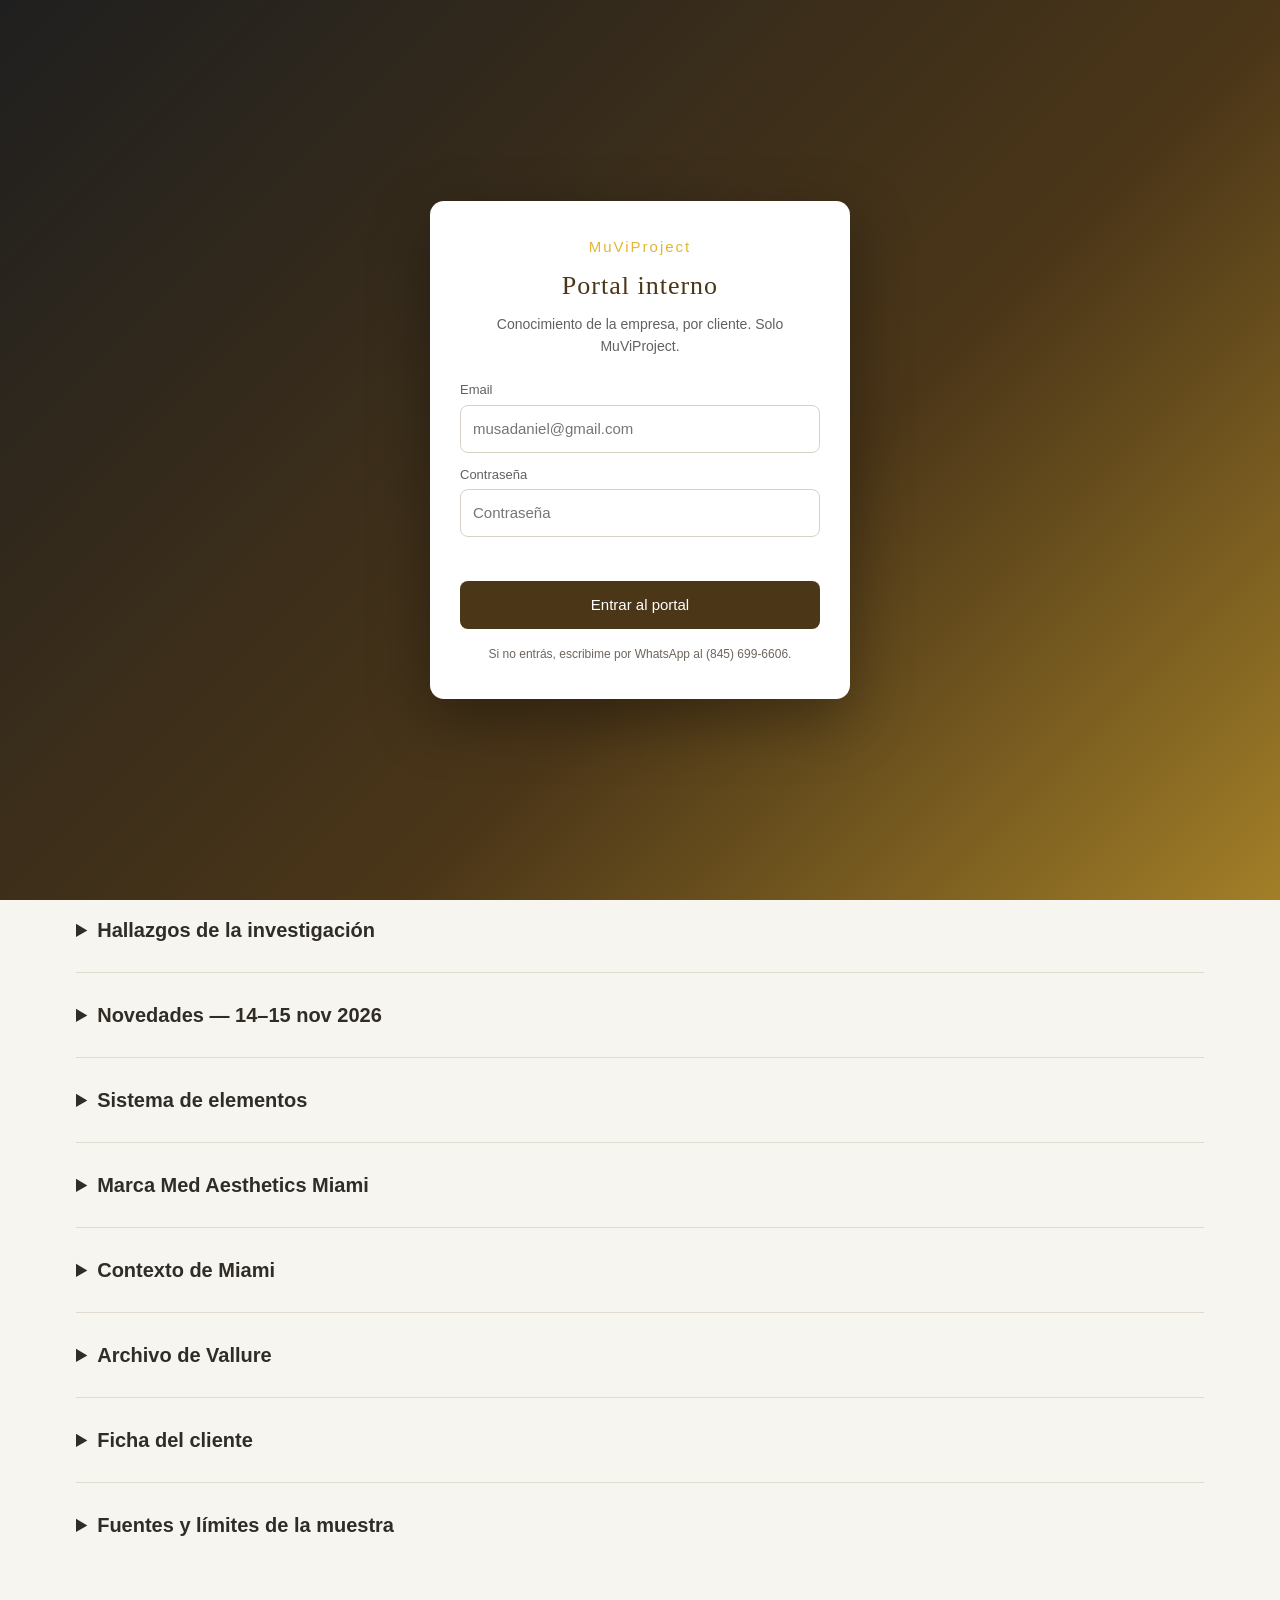
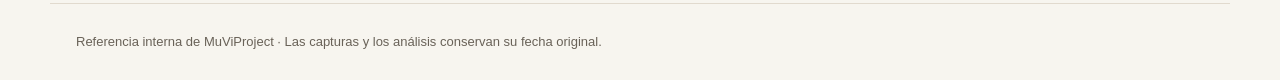
==== commit 1f635eb1: "Portal interno 16-nov: novedades 14-15 nov (Great Vibes, logo limpio, máquinas, video, captura IG), " ====
--- a/index.html
+++ b/index.html
@@ -104,7 +104,19 @@
     <li><b>El teléfono no va en la imagen.</b> 1 de 20 en el top nacional, 0 de 5 en Miami. El contacto es «link in bio» o el botón de la plataforma.</li>
     <li><b>Nadie imprime el sello de credencial en la imagen.</b> Ni Monaco (Top Morpheus8 de Norteamérica) ni No Filter (QuantumRF Top Provider 2025). Si Med imprime su Top 10% Morpheus8, es un <b>diferencial propio</b>, no una copia: sello chico, nunca titular.</li>
   </ol>
-  <div class="warn"><b>Atención — la tarjeta Botox v7:</b> lleva ~9 elementos (foto, logo, BOTOX, precio, apoyo, CTA, teléfono, divisoria, «CALL FOR DETAILS»). Está por encima de la mediana top (~6) y es la única pieza que junta precio + teléfono + CTA + «call for details» en una sola imagen. La recomendación de mercado es sacar el teléfono de la imagen (va al caption) y dejar la pieza en 5 elementos. La decisión es de Daniel: el teléfono y el «call for details» fueron decisiones suyas y de Rosanna, no un error. Queda anotado como decisión pendiente, no como cambio aplicado.</div>
+  <div class="warn"><b>Atención — la tarjeta Botox v7:</b> lleva ~9 elementos (foto, logo, BOTOX, precio, apoyo, CTA, teléfono, divisoria, «CALL FOR DETAILS»). Está por encima de la mediana top (~6) y es la única pieza que junta precio + teléfono + CTA + «call for details» en una sola imagen. La recomendación de mercado es sacar el teléfono de la imagen (va al caption) y dejar la pieza en 5 elementos. La v6 quedó DESCARTADA por la auditoría del 14-nov (precio en light + residuo del velo del logo); la v7 es la versión buena (precio en Fira Bold dorado, logo limpio re-pegado, 0 de velo) y ya está en el portal del cliente (G-05, Borrador). Pendiente: que Daniel la apruebe como final.</div>
+</div></details><details class="knowledge" id="novedades"><summary>Novedades — 14–15 nov 2026</summary><div class="knowledge-body">
+
+  <ul>
+    <li><b>Fuente script decidida (Daniel, 14-nov): Great Vibes</b> dorada para los nombres de tratamientos. WhatTheFont y WhatFontIs no dieron coincidencia exacta con la script de Vallure; Great Vibes es la aproximación elegida. La v6 local del carrusel Black Friday ya la usa.</li>
+    <li><b>Logo maestro LIMPIO (14-nov):</b> el PNG del brandbook traía un velo blanquecino enorme (471.530 de 526.500 px). Limpio en origen: 0 px de velo, 53.315 de arte. La Botox v7 ya lo lleva re-pegado; el logo con velo de la lámina 5 del carrusel de Canva sigue pendiente de reemplazo.</li>
+    <li><b>Máquinas reales verificadas en la web de Med (14-nov):</b> láser Apogee Elite (Cynosure), GentleYAG (Candela, Aventura), Aerolase Neo; Soprano Ice y Motus AY solo aparecen en la página vieja (a confirmar). Morpheus8 InMode: foto verificada OK por Daniel. QuantumRF 10 (cara/cuello) y 25 (zonas grandes). La lámina de láser del Black Friday usa equipo generado — falta foto real de la máquina.</li>
+    <li><b>Video Black Friday:</b> storyboard con stills listo (6 cartas + placa final v2 con teléfono). Flow/Veo no mantiene el texto exacto en secuencias (80 créditos gastados). El método carta por carta con Start &amp; End Frame SÍ funciona (prueba de la carta héroe 04 exacta). Concepto flip cancelado por Daniel 14-nov; la placa final v2 sigue válida para cualquier montaje.</li>
+    <li><b>Instagram de Med capturado (14-nov):</b> 83 portadas del último año descargadas y verificadas. Faltan 80 láminas 2+ de carruseles: bloqueado por la passkey de Business Suite (solo Daniel puede desbloquearlo).</li>
+    <li><b>Canva Pro — discrepancia (14-nov):</b> la facturación muestra Trial hasta 14-dic-2026, no el anual $144 que Daniel dijo haber pagado. Pendiente que revise qué le cobraron. Brand Kit creado (6 colores, 4 fuentes, logo real); carrusel Black Friday en Canva (5 láminas) + 6 plantillas guardadas sin editar.</li>
+    <li><b>Anuncios (15-nov):</b> gasto $1.348,77 en 30 días, 4 leads; solo la CBO entrega. El Ad 30 de Prospecting (QuantumRF) pasó de bien a mal al correrse la ventana de 30 días. Pendiente: quién apagó las 9 campañas viejas y quién creó «New Leads Campaign 13th Nov».</li>
+    <li><b>Google Analytics leído (14-nov):</b> 90 días: 13.068 usuarios, 3.623 eventos clave; últimos 7 días en baja (−25,6% usuarios) porque se dejó de postear desde el 29-oct. Página «Analítica» creada en el portal del cliente.</li>
+  </ul>
 </div></details><details class="knowledge" id="sistema"><summary>Sistema de elementos</summary><div class="knowledge-body">
 
   <p>Esto es lo que se pone en cada pieza de Rosanna y por qué. Cada elemento tiene su sustento en la investigación de arriba. <b>La idea es no preguntarle a Rosanna qué lleva cada pieza: se le lleva la base armada.</b> Cuando un dato solo lo sabe ella (precios sin confirmar, fotos reales, orden del antes/después), eso se marca como <b>pendiente de Rosanna</b> y es lo único que se le pregunta.</p>
@@ -154,16 +166,17 @@
     <li>Logo grande al centro o sobre rostros.</li>
     <li>Precio de lista o descuento como contenido habitual (solo piezas de evento).</li>
   </ul>
-  <div class="warn"><b>Decisión abierta — Botox v7:</b> la v7 tiene ~9 elementos y lleva el teléfono en la imagen. La recomendación de mercado es dejar la tarjeta de oferta en 5 elementos y pasar el teléfono al caption. Daniel decide: mantenerla así (decisión consciente contra la norma top) o ajustarla. La v7 queda como variante; la v6 sigue siendo la base aprobada para el portal (G-05, Borrador).</div>
+  <div class="warn"><b>Decisión — Botox v7:</b> la v7 tiene ~9 elementos y lleva el teléfono en la imagen. La recomendación de mercado es dejar la tarjeta de oferta en 5 elementos y pasar el teléfono al caption. La v6 quedó descartada (auditoría 14-nov); la v7 es la versión buena y ya está en el portal (G-05, Borrador), pendiente de la aprobación de Daniel como final y de Rosanna. El teléfono y el «call for details» fueron decisiones suyas y de Rosanna, no un error.</div>
 </div></details><details class="knowledge" id="marca"><summary>Marca Med Aesthetics Miami</summary><div class="knowledge-body">
 
   <p><b>Colores (brandbook 2016):</b> dorado <b>#e3b533</b> · gris <b>#606163</b> · crema panel <b>#FCF6F1</b> · secundarios #f2f9ff, #ecf0e4, #4b3618.</p>
-  <p><b>Tipografía (brandbook pág. 15):</b> marca <b>BonvenoCF-Light</b> (titulares) · lectura <b>Fira Light / Regular / Bold</b>. La letra script NO es de marca.</p>
+  <p><b>Tipografía (brandbook pág. 15):</b> marca <b>BonvenoCF-Light</b> (titulares) · lectura <b>Fira Light / Regular / Bold</b>. La letra script NO es de marca. Nombres de tratamientos en script dorada <b>Great Vibes</b> (decisión de Daniel, 14-nov; la script exacta de Vallure no se confirmó).</p>
   <p><b>Regla de jerarquía (Daniel, 14-nov):</b> combinar pesos bold y light, nunca todo el mismo peso. Ej. BOTOX en light, precio en bold dorado.</p>
-  <p><b>Logo (real, nunca redibujado):</b> archivo maestro <code>logo-med-aesthetics-real.png</code>. Esquina superior derecha, tamaño fijo 205 px en lienzo de 1080 px. Nunca sobre caras ni texto.</p>
+  <p><b>Logo (real, nunca redibujado):</b> archivo maestro <code>logo-med-aesthetics-real.png</code>. Esquina superior derecha, tamaño fijo 205 px en lienzo de 1080 px. Nunca sobre caras ni texto. <b>Logo maestro limpio 14-nov</b> (velo eliminado en origen; 0 px de velo).</p>
   <p><b>Marco:</b> fino dorado. <b>Foto:</b> real con consentimiento; si no hay, generada sin texto ni pacientes inventados. Nunca estirar: fit proporcional con relleno blur.</p>
   <p><b>Formatos:</b> post 1080×1350 · cuadrado 1080×1080 · historia 1080×1920 · carrusel 1080×1350 por lámina. La misma pieza sirve para post y aviso pago.</p>
-  <p><b>Flujo:</b> Daniel revisa → Rosanna aprueba (WhatsApp, vía portal) → se publica. <b>Canva Pro:</b> pagado 14-nov (anual $144, cuenta musadaniel@gmail.com). Brand Kit pendiente de inicio de sesión. <b>Herramientas:</b> Canva (kit + plantillas) · ChatGPT (solo imágenes) · Musita/PIL (composición exacta, respaldo determinista).</p>
+  <p><b>Flujo:</b> Daniel revisa → Rosanna aprueba (WhatsApp, vía portal) → se publica. <b>Canva Pro:</b> la facturación muestra Trial hasta 14-dic-2026, no el anual $144 — pendiente que Daniel revise qué le cobraron. Brand Kit creado 14-nov (6 colores, 4 fuentes, logo real); carrusel Black Friday en Canva + 6 plantillas guardadas. <b>Herramientas:</b> Canva (kit + plantillas) · ChatGPT (solo imágenes) · Musita/PIL (composición exacta, respaldo determinista).</p>
+  <p><b>Máquinas reales (web de Med, 14-nov):</b> láser Apogee Elite / GentleYAG / Aerolase Neo (Soprano Ice y Motus AY solo en la página vieja, a confirmar); Morpheus8 InMode (foto verificada OK); QuantumRF 10/25. Las imágenes generadas con equipo inventado no valen: hace falta foto real de la máquina.</p>
   <p class="small">Especificación completa: <code>sistema-maestro-med-aesthetics.md</code>. Archivos de marca: <code>med-aesthetics-materiales/fuentes/</code> (BonvenoCF + Fira) y <code>logo-med-aesthetics-real.png</code>.</p>
 </div></details><details class="knowledge" id="miami"><summary>Contexto de Miami</summary><div class="knowledge-body">
 
@@ -227,6 +240,7 @@
     <li><b>Vallure:</b> 49 posteos orgánicos + 10 anuncios, capturados 10-nov-2026 (CLI Instagram + Biblioteca de Anuncios). Visuales en <code>med-aesthetics-portal/assets/vallure/</code>. Informe: <code>elementos-diseno-vallure-rosanna.md</code>.</li>
     <li><b>Top 10 EE.UU.:</b> 20 piezas (2 por cuenta), leídas 14-nov-2026 con instagram-cli, sin 429. Imágenes descargadas y leídas visualmente (<code>elementos-top10/&lt;cuenta&gt;/</code>). Informe: <code>elementos-diseno-top10-eeuu.md</code>. Limitación: solo se vio la portada de cada carrusel; 8/10 interacciones son estimaciones Flinque.</li>
     <li><b>Top 5 Miami:</b> 15 piezas (3 por cuenta), leídas 14-nov-2026 con instagram-cli, sin 429. Imágenes analizadas por descripción visual del conector (el CLI no expone las URLs); conteos aproximados (~). Informe: <code>elementos-diseno-top5-miami.md</code>.</li>
+    <li><b>Instagram de Med (14-nov):</b> 83 portadas del último año capturadas y verificadas (18 MB); faltan 80 láminas 2+ de carruseles, bloqueadas por la passkey de Business Suite. Inventario: <code>Med Aesthetics Miami/inventario-carruseles.json</code>.</li>
     <li><b>Actualización:</b> la página de Competencia del portal del cliente se re-mide una vez por semana (mediana de (likes+comentarios)/seguidores por post, perfiles públicos). Esta página interna se actualiza con cada re-medición y con cada cliente nuevo.</li>
   </ul>
   <p class="small">Nada de este portal es contenido para publicar: es inventario de elementos para definir el sistema de cada cliente con Daniel y, cuando toca, con el cliente.</p>
